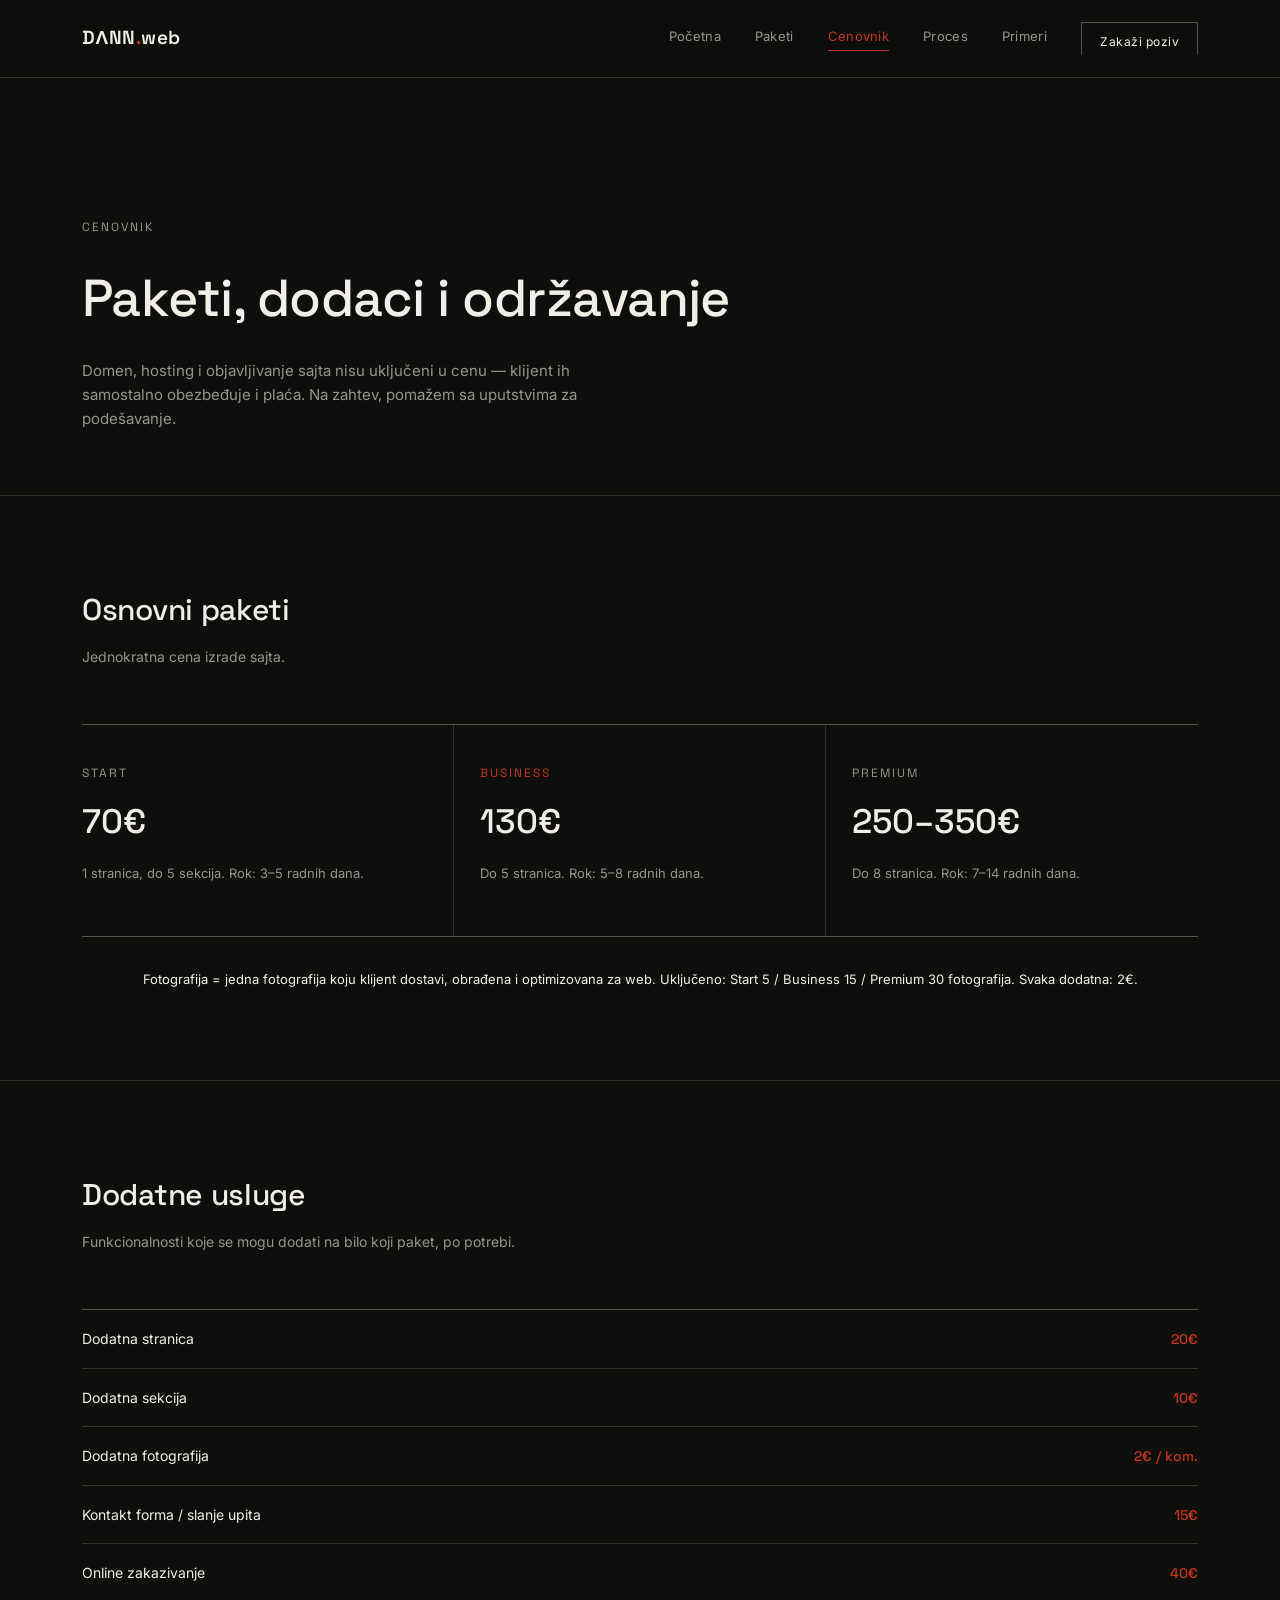
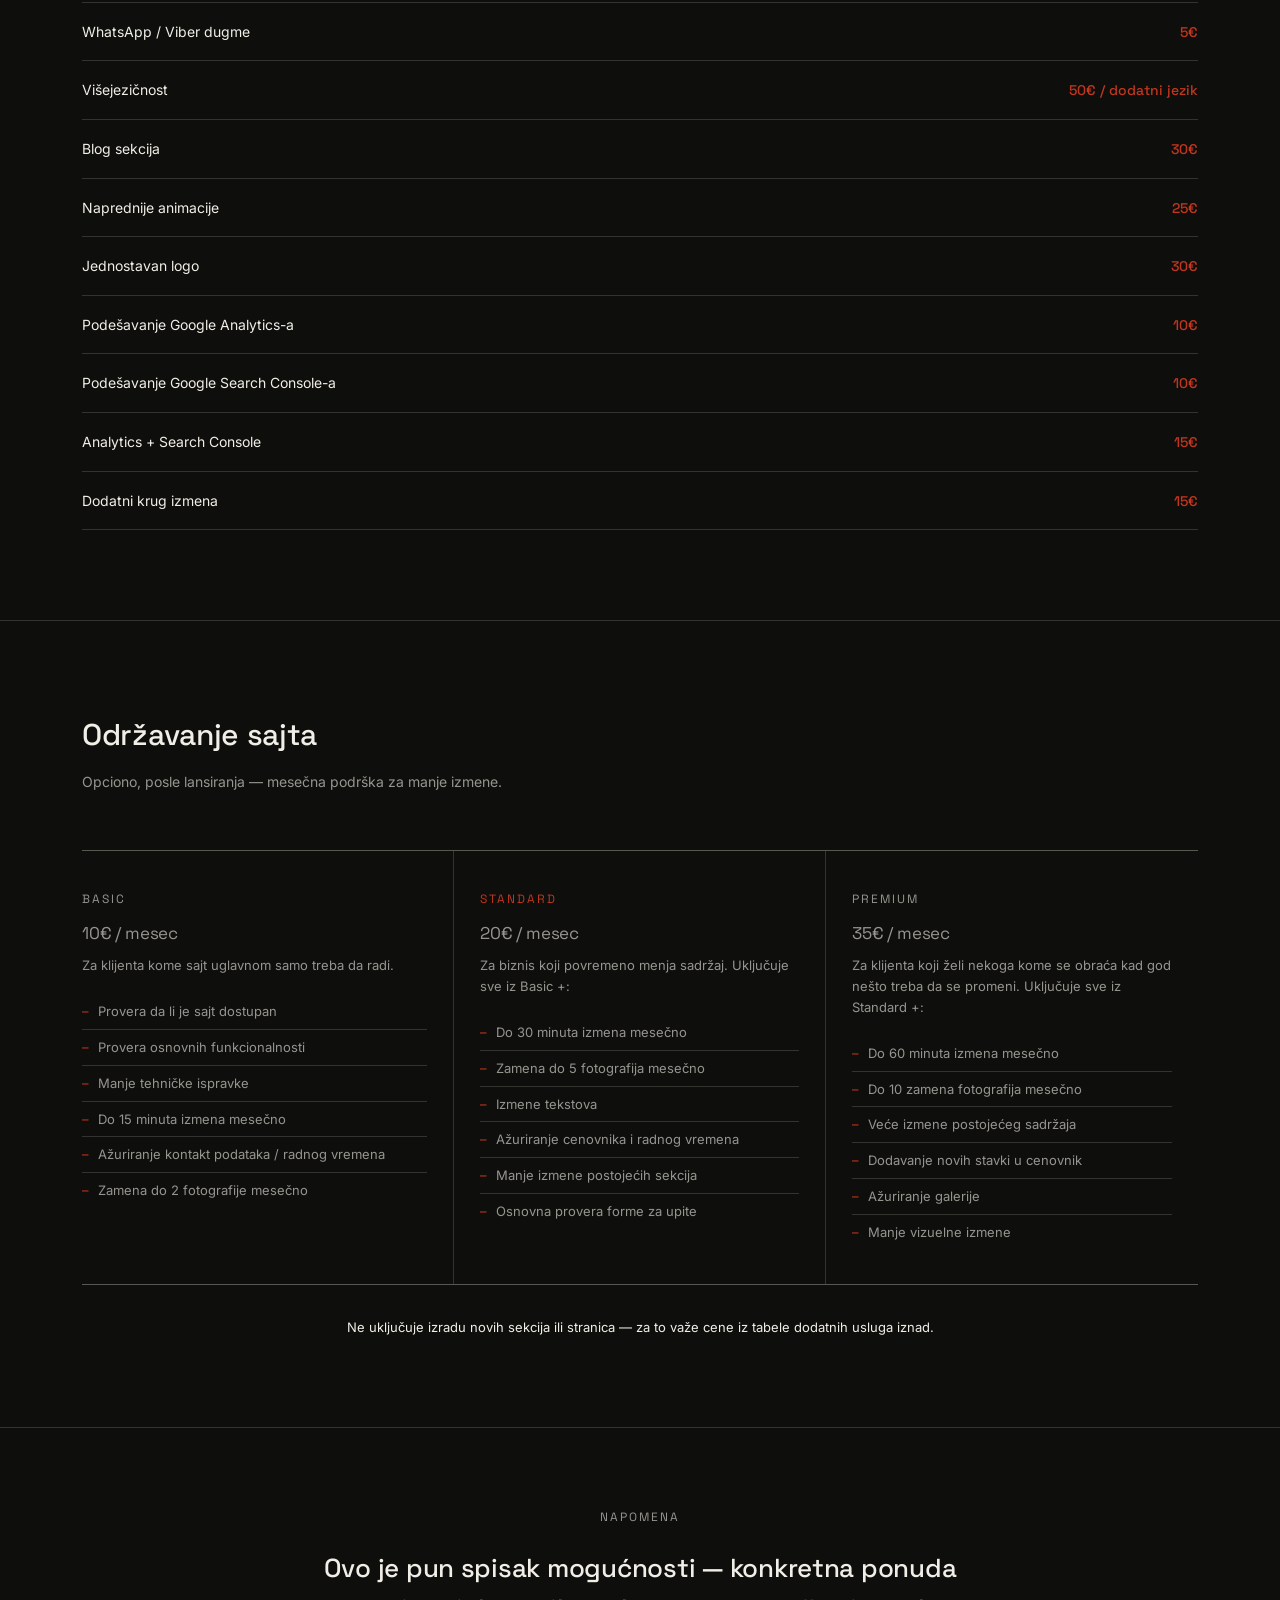
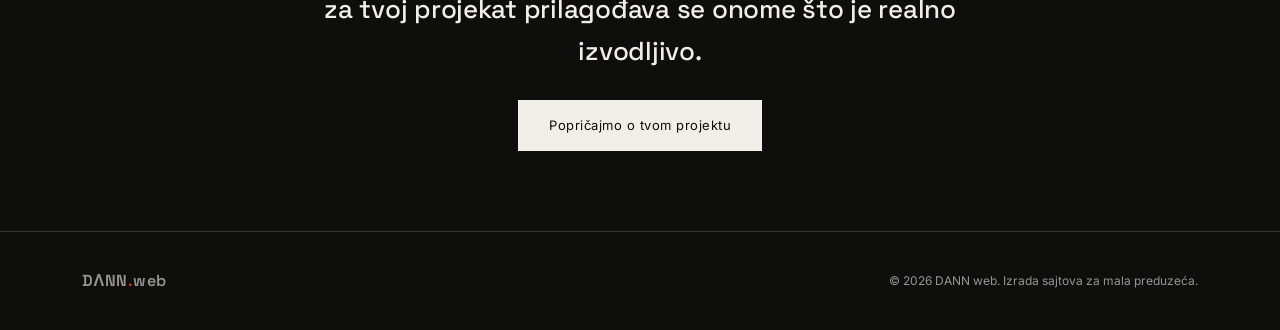
==== cenovnik.html @ 76673ef9 "Add files via upload" ====
<!DOCTYPE html>
<html lang="sr">
<head>
<meta charset="UTF-8">
<meta name="viewport" content="width=device-width, initial-scale=1.0">
<meta name="color-scheme" content="light only">
<meta name="description" content="Cenovnik izrade sajtova — paketi Start/Business/Premium, dodatne usluge i mesečno održavanje.">
<title>Cenovnik — DANN web</title>
<link rel="preconnect" href="https://fonts.googleapis.com">
<link href="https://fonts.googleapis.com/css2?family=Space+Grotesk:wght@400;500;600;700&family=Inter:wght@300;400;500;600&display=swap" rel="stylesheet">
<link rel="icon" href="favicon.svg" type="image/svg+xml">
<link rel="stylesheet" href="style.css">
</head>
<body>

<nav>
  <div class="container">
    <a href="index.html" class="brand" style="text-decoration:none;">DΛNN<span class="dot">.</span>web</a>
    <div class="nav-links">
      <a href="index.html">Početna</a>
      <a href="paketi.html">Paketi</a>
      <a href="cenovnik.html" class="active">Cenovnik</a>
      <a href="proces.html">Proces</a>
      <a href="primeri.html">Primeri</a>
      <a href="kontakt.html" class="btn-nav">Zakaži poziv</a>
    </div>
  </div>
</nav>

<section class="page-title">
  <div class="container">
    <span class="mono">Cenovnik</span>
    <h1>Paketi, dodaci i održavanje</h1>
    <p>Domen, hosting i objavljivanje sajta nisu uključeni u cenu — klijent ih samostalno obezbeđuje i plaća. Na zahtev, pomažem sa uputstvima za podešavanje.</p>
  </div>
</section>

<section class="services">
  <div class="container">
    <div class="section-head">
      <h2>Osnovni paketi</h2>
      <p>Jednokratna cena izrade sajta.</p>
    </div>

    <div class="price-grid">
      <div class="price-card">
        <span class="mono">Start</span>
        <div class="price-amount">70€</div>
        <p class="price-desc">1 stranica, do 5 sekcija. Rok: 3–5 radnih dana.</p>
      </div>
      <div class="price-card featured">
        <span class="mono">Business</span>
        <div class="price-amount">130€</div>
        <p class="price-desc">Do 5 stranica. Rok: 5–8 radnih dana.</p>
      </div>
      <div class="price-card">
        <span class="mono">Premium</span>
        <div class="price-amount">250–350€</div>
        <p class="price-desc">Do 8 stranica. Rok: 7–14 radnih dana.</p>
      </div>
    </div>

    <p style="font-size:13px; color:var(--ink-soft); margin-top:32px; text-align:center;">
      Fotografija = jedna fotografija koju klijent dostavi, obrađena i optimizovana za web.
      Uključeno: Start 5 / Business 15 / Premium 30 fotografija. Svaka dodatna: 2€.
    </p>
  </div>
</section>

<section class="addon-section">
  <div class="container">
    <div class="section-head">
      <h2>Dodatne usluge</h2>
      <p>Funkcionalnosti koje se mogu dodati na bilo koji paket, po potrebi.</p>
    </div>

    <div class="addon-table">
      <div class="addon-row">
        <div><span class="naziv">Dodatna stranica</span></div>
        <span class="cena">20€</span>
      </div>
      <div class="addon-row">
        <div><span class="naziv">Dodatna sekcija</span></div>
        <span class="cena">10€</span>
      </div>
      <div class="addon-row">
        <div><span class="naziv">Dodatna fotografija</span></div>
        <span class="cena">2€ / kom.</span>
      </div>
      <div class="addon-row">
        <div><span class="naziv">Kontakt forma / slanje upita</span></div>
        <span class="cena">15€</span>
      </div>
      <div class="addon-row">
        <div><span class="naziv">Online zakazivanje</span></div>
        <span class="cena">40€</span>
      </div>
      <div class="addon-row">
        <div><span class="naziv">WhatsApp / Viber dugme</span></div>
        <span class="cena">5€</span>
      </div>
      <div class="addon-row">
        <div><span class="naziv">Višejezičnost</span></div>
        <span class="cena">50€ / dodatni jezik</span>
      </div>
      <div class="addon-row">
        <div><span class="naziv">Blog sekcija</span></div>
        <span class="cena">30€</span>
      </div>
      <div class="addon-row">
        <div><span class="naziv">Naprednije animacije</span></div>
        <span class="cena">25€</span>
      </div>
      <div class="addon-row">
        <div><span class="naziv">Jednostavan logo</span></div>
        <span class="cena">30€</span>
      </div>
      <div class="addon-row">
        <div><span class="naziv">Podešavanje Google Analytics-a</span></div>
        <span class="cena">10€</span>
      </div>
      <div class="addon-row">
        <div><span class="naziv">Podešavanje Google Search Console-a</span></div>
        <span class="cena">10€</span>
      </div>
      <div class="addon-row">
        <div><span class="naziv">Analytics + Search Console</span></div>
        <span class="cena">15€</span>
      </div>
      <div class="addon-row">
        <div><span class="naziv">Dodatni krug izmena</span></div>
        <span class="cena">15€</span>
      </div>
    </div>
  </div>
</section>

<section class="services">
  <div class="container">
    <div class="section-head">
      <h2>Održavanje sajta</h2>
      <p>Opciono, posle lansiranja — mesečna podrška za manje izmene.</p>
    </div>

    <div class="price-grid">
      <div class="price-card">
        <span class="mono">Basic</span>
        <h3>10€ / mesec</h3>
        <p class="price-desc">Za klijenta kome sajt uglavnom samo treba da radi.</p>
        <ul class="price-features">
          <li>Provera da li je sajt dostupan</li>
          <li>Provera osnovnih funkcionalnosti</li>
          <li>Manje tehničke ispravke</li>
          <li>Do 15 minuta izmena mesečno</li>
          <li>Ažuriranje kontakt podataka / radnog vremena</li>
          <li>Zamena do 2 fotografije mesečno</li>
        </ul>
      </div>

      <div class="price-card featured">
        <span class="mono">Standard</span>
        <h3>20€ / mesec</h3>
        <p class="price-desc">Za biznis koji povremeno menja sadržaj. Uključuje sve iz Basic +:</p>
        <ul class="price-features">
          <li>Do 30 minuta izmena mesečno</li>
          <li>Zamena do 5 fotografija mesečno</li>
          <li>Izmene tekstova</li>
          <li>Ažuriranje cenovnika i radnog vremena</li>
          <li>Manje izmene postojećih sekcija</li>
          <li>Osnovna provera forme za upite</li>
        </ul>
      </div>

      <div class="price-card">
        <span class="mono">Premium</span>
        <h3>35€ / mesec</h3>
        <p class="price-desc">Za klijenta koji želi nekoga kome se obraća kad god nešto treba da se promeni. Uključuje sve iz Standard +:</p>
        <ul class="price-features">
          <li>Do 60 minuta izmena mesečno</li>
          <li>Do 10 zamena fotografija mesečno</li>
          <li>Veće izmene postojećeg sadržaja</li>
          <li>Dodavanje novih stavki u cenovnik</li>
          <li>Ažuriranje galerije</li>
          <li>Manje vizuelne izmene</li>
        </ul>
      </div>
    </div>

    <p style="font-size:13px; color:var(--ink-soft); margin-top:32px; text-align:center;">
      Ne uključuje izradu novih sekcija ili stranica — za to važe cene iz tabele dodatnih usluga iznad.
    </p>
  </div>
</section>

<section class="contact" style="padding: 80px 0; text-align:center;">
  <div class="container">
    <p class="mono" style="margin-bottom:20px;">Napomena</p>
    <h2 style="font-size:26px; max-width:640px; margin:0 auto 28px;">Ovo je pun spisak mogućnosti — konkretna ponuda za tvoj projekat prilagođava se onome što je realno izvodljivo.</h2>
    <a href="kontakt.html" class="btn-primary">Popričajmo o tvom projektu</a>
  </div>
</section>

<footer>
  <div class="container" style="display:flex; justify-content:space-between; align-items:center; flex-wrap:wrap; gap:12px;">
    <div class="brand" style="font-size:16px;">DΛNN<span class="dot">.</span>web</div>
    <div>© 2026 DANN web. Izrada sajtova za mala preduzeća.</div>
  </div>
</footer>

<script src="script.js"></script>
</body>
</html>
---- style.css ----
:root {
    --ink: #0E0E0C;
    --paper: #F1EEE7;
    --line: rgba(241,238,231,0.16);
    --line-strong: rgba(241,238,231,0.32);
    --text-soft: rgba(241,238,231,0.6);
    --accent: #C1361E;
  }
.red-dot {
  color: #e63946;
  font-weight: 700;
  font-style: normal;
}
  * { margin: 0; padding: 0; box-sizing: border-box; }
  html { scroll-behavior: smooth; }

  body {
    font-family: 'Inter', sans-serif;
    background: var(--ink);
    color: var(--paper);
    line-height: 1.6;
  }

  h1, h2, h3 {
    font-family: 'Space Grotesk', sans-serif;
    font-weight: 500;
    letter-spacing: -0.01em;
  }

  a { text-decoration: none; color: inherit; }

  .container {
    max-width: 1180px;
    margin: 0 auto;
    padding: 0 32px;
  }

  .mono {
    font-family: 'Space Grotesk', sans-serif;
    font-size: 12px;
    letter-spacing: 2px;
    text-transform: uppercase;
    color: var(--text-soft);
  }

  /* ---------- BRAND / LOGO ---------- */
  .brand {
    font-family: 'Space Grotesk', sans-serif;
    font-weight: 600;
    font-size: 19px;
    letter-spacing: 0.5px;
  }

  .brand .dot { color: var(--accent); }

  /* ---------- NAV ---------- */
  nav {
    position: sticky;
    top: 0;
    background: rgba(14,14,12,0.94);
    border-bottom: 1px solid var(--line);
    z-index: 100;
  }

  nav .container {
    display: flex;
    justify-content: space-between;
    align-items: center;
    padding: 22px 32px;
  }

  .nav-links {
    display: flex;
    align-items: center;
    gap: 34px;
    font-size: 13px;
    letter-spacing: 0.3px;
  }

  .nav-links a {
    position: relative;
    padding-bottom: 3px;
    border-bottom: 1px solid transparent;
    color: var(--text-soft);
    transition: color 0.2s ease, border-color 0.2s ease;
  }
  .nav-links a:hover { color: var(--paper); border-color: var(--line-strong); }

  .nav-links a.active {
    color: var(--accent);
    border-color: var(--accent);
  }

  .btn-nav {
    border: 1px solid var(--line-strong);
    color: var(--paper) !important;
    padding: 9px 18px;
    font-size: 12px;
    letter-spacing: 0.5px;
    transition: border-color 0.2s ease, color 0.2s ease;
  }
  .btn-nav:hover { border-color: var(--accent); color: var(--accent) !important; }

  /* ---------- HERO (asimetrican, blueprint uglovi) ---------- */
  .hero {
    padding: 130px 0 90px;
    border-bottom: 1px solid var(--line);
    position: relative;
  }

  .hero .container { position: relative; }

  .hero .container::before,
  .hero .container::after {
    content: '';
    position: absolute;
    width: 18px;
    height: 18px;
    top: -40px;
    border-top: 1px solid var(--line-strong);
  }
  .hero .container::before { left: 32px; border-left: 1px solid var(--line-strong); }
  .hero .container::after { right: 32px; border-right: 1px solid var(--line-strong); }

  .hero .mono { margin-bottom: 26px; display: block; }

  .hero h1 {
    font-size: clamp(38px, 6vw, 68px);
    line-height: 1.05;
    max-width: 780px;
    margin-bottom: 26px;
  }

  .hero h1 em {
    font-style: normal;
    color: var(--accent);
  }

  .hero p {
    font-size: 16px;
    color: var(--text-soft);
    max-width: 460px;
    margin-bottom: 40px;
  }

  .hero-actions { display: flex; gap: 14px; flex-wrap: wrap; }

  .btn-primary {
    display: inline-block;
    background: var(--paper);
    color: var(--ink);
    padding: 14px 30px;
    font-size: 13px;
    letter-spacing: 0.5px;
    border: 1px solid var(--paper);
    transition: background 0.2s ease, color 0.2s ease;
  }
  .btn-primary:hover { background: var(--accent); border-color: var(--accent); color: var(--paper); }

  .btn-secondary {
    display: inline-block;
    background: transparent;
    color: var(--paper);
    padding: 14px 30px;
    font-size: 13px;
    letter-spacing: 0.5px;
    border: 1px solid var(--line-strong);
    transition: border-color 0.2s ease, color 0.2s ease;
  }
  .btn-secondary:hover { border-color: var(--accent); color: var(--accent); }

  .hero-stats {
    display: flex;
    gap: 0;
    margin-top: 70px;
    border-top: 1px solid var(--line);
  }

  .hero-stats > div {
    flex: 1;
    padding: 22px 0 0;
    border-right: 1px solid var(--line);
  }
  .hero-stats > div:last-child { border-right: none; }

  .stat-num {
    font-family: 'Space Grotesk', sans-serif;
    font-size: 30px;
    font-weight: 500;
  }
  .stat-label {
    font-size: 12px;
    color: var(--text-soft);
    margin-top: 6px;
    max-width: 160px;
  }

  /* ---------- SECTION HEAD ---------- */
  .section-head {
    margin-bottom: 56px;
    max-width: 560px;
  }
  .section-head h2 { font-size: 30px; margin-bottom: 12px; }
  .section-head p { color: var(--text-soft); font-size: 14px; }

  /* ---------- PAGE TITLE (podstranice) ---------- */
  .page-title {
    padding: 140px 0 64px;
    border-bottom: 1px solid var(--line);
  }
  .page-title .mono { display: block; margin-bottom: 20px; }
  .page-title h1 { font-size: clamp(34px, 5vw, 52px); max-width: 760px; }
  .page-title p { color: var(--text-soft); font-size: 15px; max-width: 560px; margin-top: 18px; }

  /* ---------- USLUGE (teaser row na Početnoj) - bez kartica, samo hairline kolone ---------- */
  .services { padding: 90px 0; border-bottom: 1px solid var(--line); }

  .teaser-row {
    display: grid;
    grid-template-columns: repeat(3, 1fr);
    border-top: 1px solid var(--line);
  }
  .teaser-cell {
    padding: 30px 26px 30px 0;
    border-right: 1px solid var(--line);
  }
  .teaser-cell:last-child { border-right: none; padding-right: 0; }
  .teaser-cell:not(:first-child) { padding-left: 26px; }
  .teaser-cell h3 { font-size: 19px; margin: 12px 0 8px; }
  .teaser-cell p { font-size: 13px; color: var(--text-soft); }

  .link-arrow {
    display: inline-block;
    font-size: 12px;
    letter-spacing: 0.5px;
    color: var(--text-soft);
    border-bottom: 1px solid var(--line-strong);
    padding-bottom: 2px;
  }
  .link-arrow:hover { color: var(--accent); border-color: var(--accent); }

  /* ---------- PROCES teaser (Početna) - asimetrican, bez ikonica ---------- */
  .process { padding: 90px 0; border-bottom: 1px solid var(--line); }

  .process-grid {
    display: grid;
    grid-template-columns: repeat(4, 1fr);
    gap: 0;
    border-top: 1px solid var(--line);
  }
  .process-step {
    padding: 26px 22px 0 0;
    border-right: 1px solid var(--line);
  }
  .process-step:last-child { border-right: none; }
  .process-step:not(:first-child) { padding-left: 22px; }
  .process-step .mono { color: var(--accent); margin-bottom: 14px; display: block; }
  .process-step h3 { font-size: 16px; margin-bottom: 8px; }
  .process-step p { font-size: 13px; color: var(--text-soft); }

  /* ---------- PORTFOLIO teaser (Početna) ---------- */
  .portfolio { padding: 90px 0; border-bottom: 1px solid var(--line); }

  .portfolio-card {
    display: grid;
    grid-template-columns: 0.9fr 1.1fr;
    gap: 50px;
    align-items: center;
    border-top: 1px solid var(--line);
    border-bottom: 1px solid var(--line);
    padding: 40px 0;
  }

  .portfolio-visual {
    aspect-ratio: 16/11;
    background: #1A1917;
    border: 1px solid var(--line-strong);
    display: flex; align-items: center; justify-content: center;
  }
  .portfolio-visual span {
    font-family: 'Space Grotesk', sans-serif;
    font-size: 22px;
    color: var(--text-soft);
    letter-spacing: 1px;
  }

  .portfolio-text .mono { margin-bottom: 14px; display: block; }
  .portfolio-text h3 { font-size: 24px; margin-bottom: 12px; }
  .portfolio-text p { font-size: 14px; color: var(--text-soft); margin-bottom: 20px; }

  .tag-list { display: flex; gap: 8px; flex-wrap: wrap; margin-bottom: 22px; }
  .tag {
    font-size: 11px;
    padding: 4px 10px;
    border: 1px solid var(--line-strong);
    color: var(--text-soft);
  }

  /* ---------- CENOVNIK — LEDGER STIL, ne kartice ---------- */
  .price-grid {
    display: grid;
    grid-template-columns: repeat(3, 1fr);
    border-top: 1px solid var(--line-strong);
    border-bottom: 1px solid var(--line-strong);
  }

  .price-card {
    padding: 34px 26px 34px 0;
    border-right: 1px solid var(--line);
  }
  .price-card:last-child { border-right: none; }
  .price-card:not(:first-child) { padding-left: 26px; }

  .price-card.featured { border-left: none; }
  .price-card.featured .mono { color: var(--accent); }

  .price-card h3 { font-size: 17px; margin: 10px 0 8px; color: var(--text-soft); font-weight: 400; }

  .price-amount {
    font-family: 'Space Grotesk', sans-serif;
    font-size: 34px;
    font-weight: 500;
    margin: 10px 0 14px;
  }
  .price-amount span { font-size: 13px; font-weight: 400; color: var(--text-soft); }
  .price-desc { font-size: 13px; color: var(--text-soft); margin-bottom: 18px; }

  .price-features {
    list-style: none;
    font-size: 13px;
    color: var(--text-soft);
  }
  .price-features li {
    padding: 7px 0;
    padding-left: 16px;
    position: relative;
    border-top: 1px solid var(--line);
  }
  .price-features li:first-child { border-top: none; }
  .price-features li::before {
    content: '–';
    position: absolute;
    left: 0;
    color: var(--accent);
  }

  /* ---------- CENOVNIK — DODACI (ledger tabela) ---------- */
  .addon-section { padding: 90px 0; border-bottom: 1px solid var(--line); }

  .addon-table {
    border-top: 1px solid var(--line-strong);
  }

  .addon-row {
    display: flex;
    justify-content: space-between;
    align-items: baseline;
    padding: 16px 0;
    border-bottom: 1px solid var(--line);
    gap: 16px;
  }

  .addon-row .naziv { font-size: 14px; }
  .addon-row .cena {
    font-family: 'Space Grotesk', sans-serif;
    font-weight: 500;
    white-space: nowrap;
    font-size: 14px;
    color: var(--accent);
  }

  /* ---------- PROCES stranica — indeks, ne kartice ---------- */
  .timeline { padding: 100px 0; }

  .timeline-list {
    border-top: 1px solid var(--line-strong);
  }

  .timeline-item {
    display: grid;
    grid-template-columns: 90px 1fr;
    gap: 28px;
    padding: 30px 0;
    border-bottom: 1px solid var(--line);
  }

  .timeline-num {
    font-family: 'Space Grotesk', sans-serif;
    font-size: 13px;
    letter-spacing: 1px;
    color: var(--accent);
    padding-top: 4px;
  }

  .timeline-content h3 { font-size: 19px; margin-bottom: 8px; font-weight: 500; }
  .timeline-content p { color: var(--text-soft); font-size: 14px; max-width: 520px; }

  /* ---------- DEMO / PRIMERI ---------- */
  .demo-grid { padding: 90px 0; }

  .demo-card {
    display: grid;
    grid-template-columns: 0.9fr 1.1fr;
    gap: 50px;
    align-items: center;
    padding: 40px 0;
    border-bottom: 1px solid var(--line);
  }
  .demo-card:first-child { border-top: 1px solid var(--line-strong); }

  .demo-visual {
    aspect-ratio: 16/11;
    display: flex;
    align-items: center;
    justify-content: center;
    border: 1px solid var(--line-strong);
  }
  .demo-visual span {
    font-family: 'Space Grotesk', sans-serif;
    font-size: 20px;
    letter-spacing: 1px;
  }

  .demo-latice { background: #1E1B19; }
  .demo-latice span { color: #D9A7A0; }

  .demo-stil { background: #1B1914; }
  .demo-stil span { color: #C9A66B; }

  .demo-sapica { background: #191D17; }
  .demo-sapica span { color: #9FC98A; }

  .demo-text .mono { margin-bottom: 14px; display: block; }
  .demo-text h3 { font-size: 22px; margin-bottom: 10px; }
  .demo-text p { font-size: 14px; color: var(--text-soft); margin-bottom: 18px; }

  /* ---------- O NAMA / ABOUT ---------- */
  .about { padding: 90px 0; border-bottom: 1px solid var(--line); }

  .about-grid {
    display: grid;
    grid-template-columns: 1fr 1.4fr;
    gap: 50px;
    border-top: 1px solid var(--line);
    padding-top: 40px;
  }
  .about h2 { font-size: 28px; margin-bottom: 18px; }
  .about-text p { font-size: 15px; color: var(--text-soft); margin-bottom: 16px; max-width: 560px; }

  /* ---------- KONTAKT ---------- */
  .contact { padding: 90px 0; }

  .contact-grid {
    display: grid;
    grid-template-columns: 0.8fr 1.2fr;
    gap: 60px;
    border-top: 1px solid var(--line);
    padding-top: 44px;
  }

  .contact-info h2 { font-size: 28px; margin-bottom: 18px; }
  .contact-info p { color: var(--text-soft); font-size: 14px; margin-bottom: 30px; max-width: 380px; }

  .contact-detail { margin-bottom: 20px; }
  .contact-detail .mono { margin-bottom: 4px; display: block; }
  .contact-detail div:last-child { font-size: 15px; }

  .form-group { margin-bottom: 20px; }
  .form-group label {
    display: block;
    font-size: 11px;
    letter-spacing: 0.5px;
    color: var(--text-soft);
    margin-bottom: 8px;
    text-transform: uppercase;
  }
  .form-group input,
  .form-group select,
  .form-group textarea {
    width: 100%;
    padding: 12px 0;
    border: none;
    border-bottom: 1px solid var(--line-strong);
    background: transparent;
    font-family: 'Inter', sans-serif;
    font-size: 14px;
    color: var(--paper);
  }
  .form-group select option { color: #111; }
  .form-group input:focus,
  .form-group select:focus,
  .form-group textarea:focus {
    outline: none;
    border-bottom-color: var(--accent);
  }
  .form-group textarea { resize: vertical; min-height: 80px; }

  .btn-submit {
    background: var(--paper);
    color: var(--ink);
    border: 1px solid var(--paper);
    padding: 14px 30px;
    font-family: 'Inter', sans-serif;
    font-size: 13px;
    letter-spacing: 0.5px;
    cursor: pointer;
    transition: background 0.2s ease, color 0.2s ease;
  }
  .btn-submit:hover { background: var(--accent); border-color: var(--accent); color: var(--paper); }

  .confirmation {
    display: none;
    margin-top: 20px;
    padding-top: 16px;
    border-top: 1px solid var(--line);
    font-size: 13px;
    color: var(--text-soft);
  }

  /* ---------- FOOTER ---------- */
  footer {
    padding: 36px 0;
    border-top: 1px solid var(--line);
    font-size: 12px;
    color: var(--text-soft);
  }

  /* ---------- RESPONSIVE ---------- */
  @media (max-width: 860px) {
    .nav-links a:not(.btn-nav) { display: none; }
    .price-grid { grid-template-columns: 1fr; }
    .price-card { border-right: none !important; padding-left: 0 !important; border-bottom: 1px solid var(--line); padding-bottom: 30px; }
    .teaser-row { grid-template-columns: 1fr; }
    .teaser-cell { border-right: none !important; padding-left: 0 !important; border-bottom: 1px solid var(--line); padding-bottom: 24px; }
    .process-grid { grid-template-columns: 1fr 1fr; }
    .portfolio-card, .demo-card { grid-template-columns: 1fr; }
    .about-grid, .contact-grid { grid-template-columns: 1fr; }
    .addon-row { flex-direction: column; gap: 4px; }
    .hero-stats { flex-direction: column; }
    .hero-stats > div { border-right: none; border-bottom: 1px solid var(--line); padding-bottom: 16px; margin-bottom: 16px; }
  }
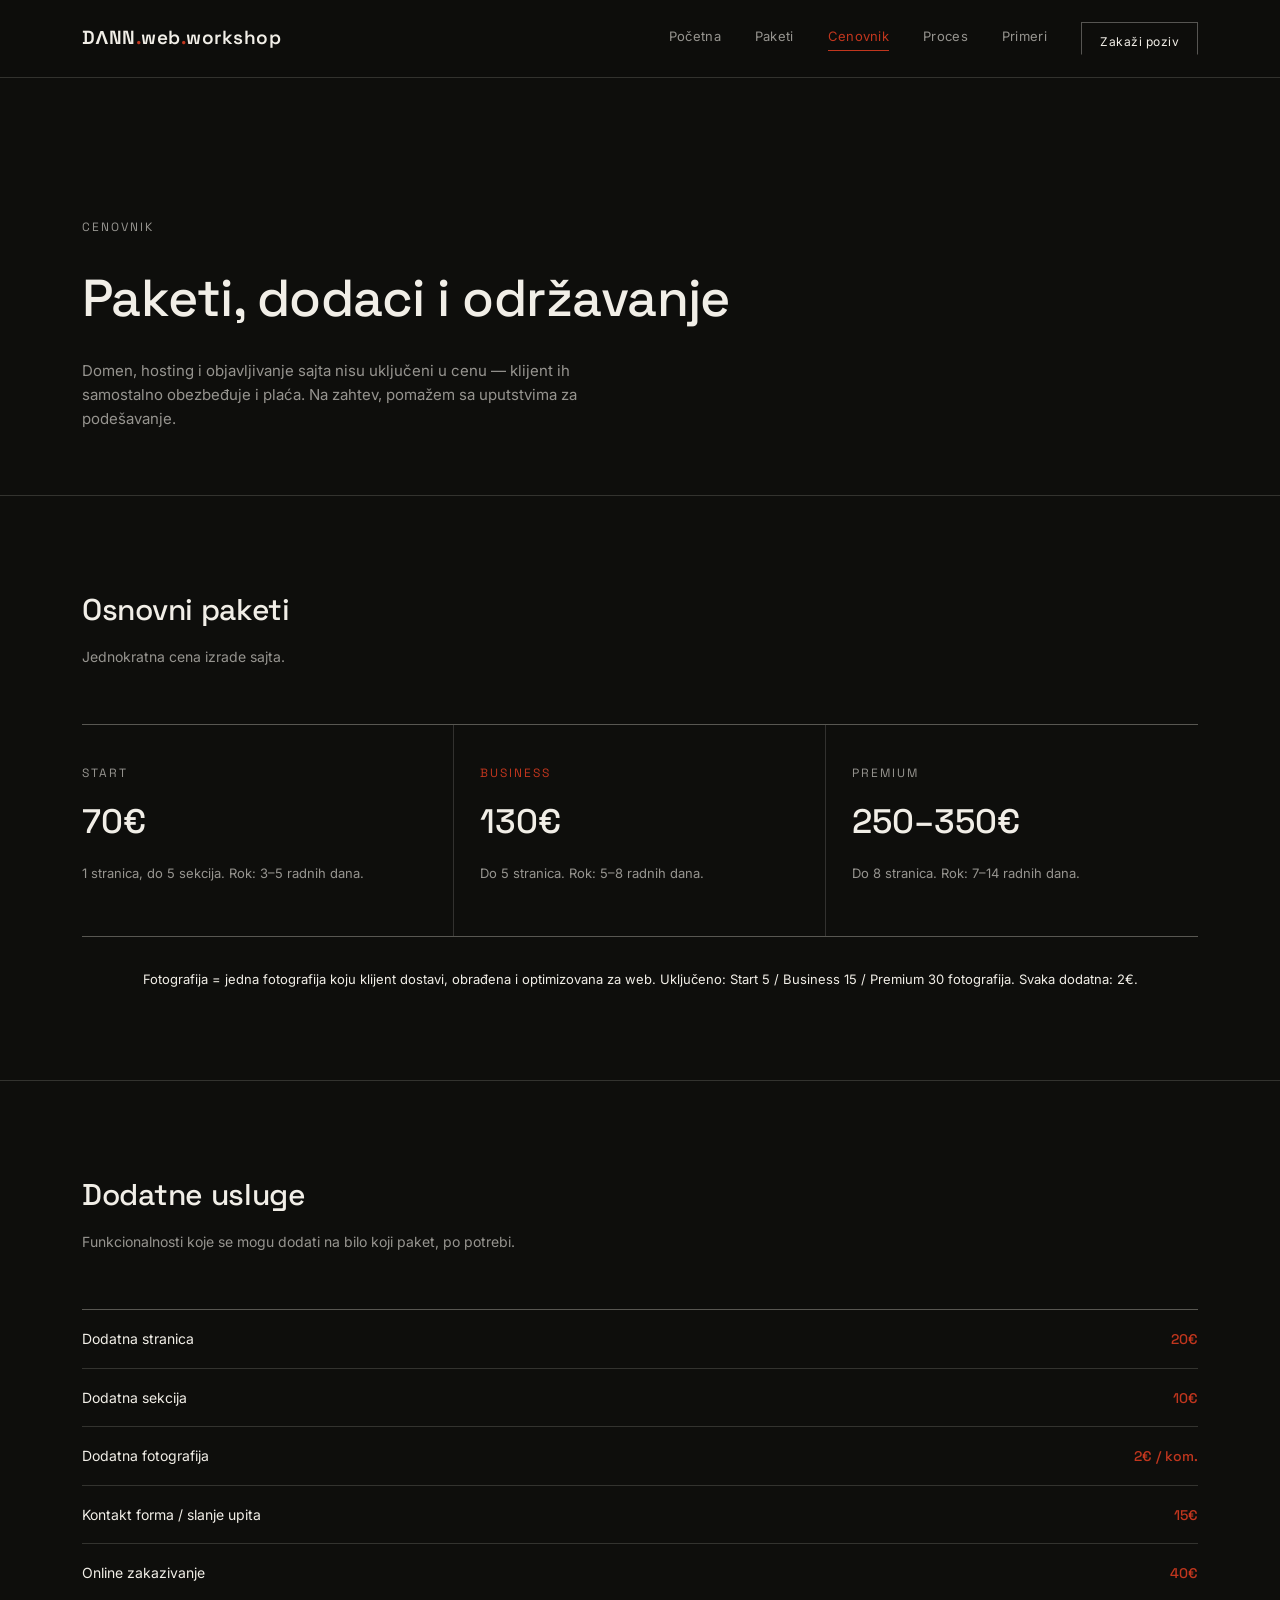
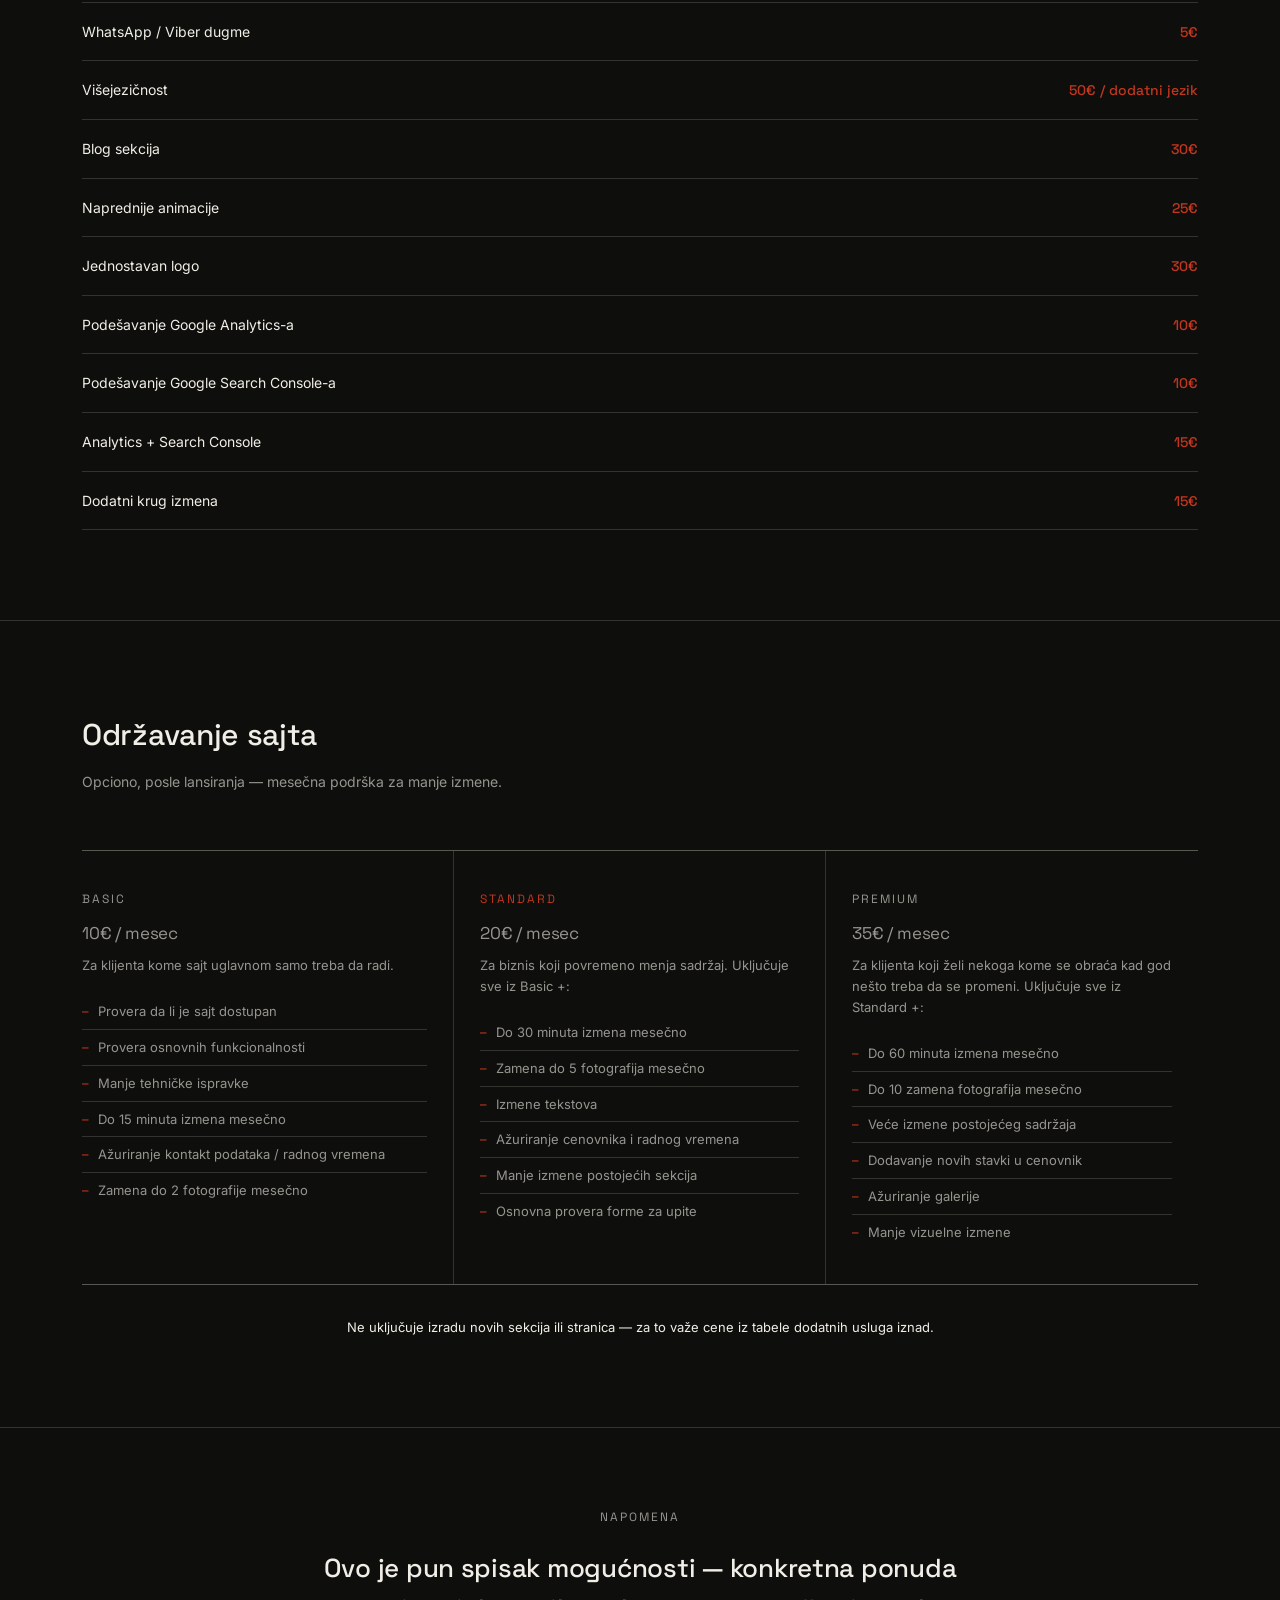
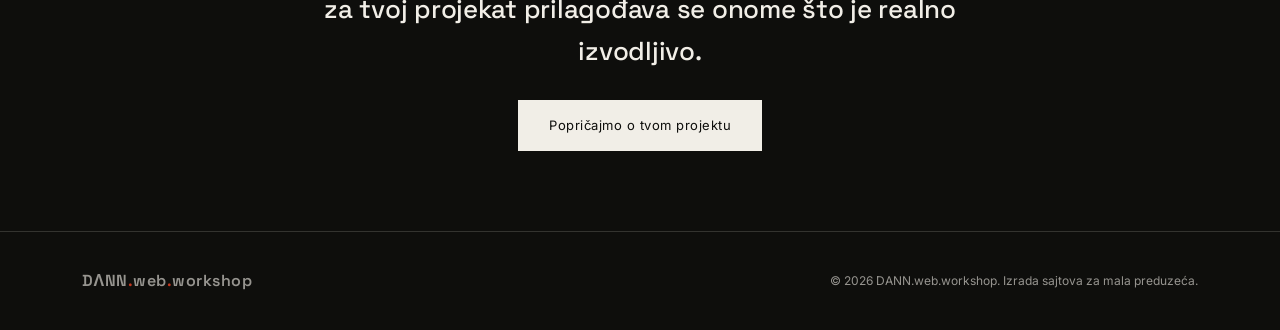
==== commit 7964e69f: "Add files via upload" ====
--- a/cenovnik.html
+++ b/cenovnik.html
@@ -5,7 +5,7 @@
 <meta name="viewport" content="width=device-width, initial-scale=1.0">
 <meta name="color-scheme" content="light only">
 <meta name="description" content="Cenovnik izrade sajtova — paketi Start/Business/Premium, dodatne usluge i mesečno održavanje.">
-<title>Cenovnik — DANN web</title>
+<title>Cenovnik — DANN.web.workshop</title>
 <link rel="preconnect" href="https://fonts.googleapis.com">
 <link href="https://fonts.googleapis.com/css2?family=Space+Grotesk:wght@400;500;600;700&family=Inter:wght@300;400;500;600&display=swap" rel="stylesheet">
 <link rel="icon" href="favicon.svg" type="image/svg+xml">
@@ -15,7 +15,7 @@
 
 <nav>
   <div class="container">
-    <a href="index.html" class="brand" style="text-decoration:none;">DΛNN<span class="dot">.</span>web</a>
+    <a href="index.html" class="brand" style="text-decoration:none;">DΛNN<span class="dot">.</span>web<span class="dot">.</span>workshop</a>
     <div class="nav-links">
       <a href="index.html">Početna</a>
       <a href="paketi.html">Paketi</a>
@@ -202,8 +202,8 @@
 
 <footer>
   <div class="container" style="display:flex; justify-content:space-between; align-items:center; flex-wrap:wrap; gap:12px;">
-    <div class="brand" style="font-size:16px;">DΛNN<span class="dot">.</span>web</div>
-    <div>© 2026 DANN web. Izrada sajtova za mala preduzeća.</div>
+    <div class="brand" style="font-size:16px;">DΛNN<span class="dot">.</span>web<span class="dot">.</span>workshop</div>
+    <div>© 2026 DANN.web.workshop. Izrada sajtova za mala preduzeća.</div>
   </div>
 </footer>
 
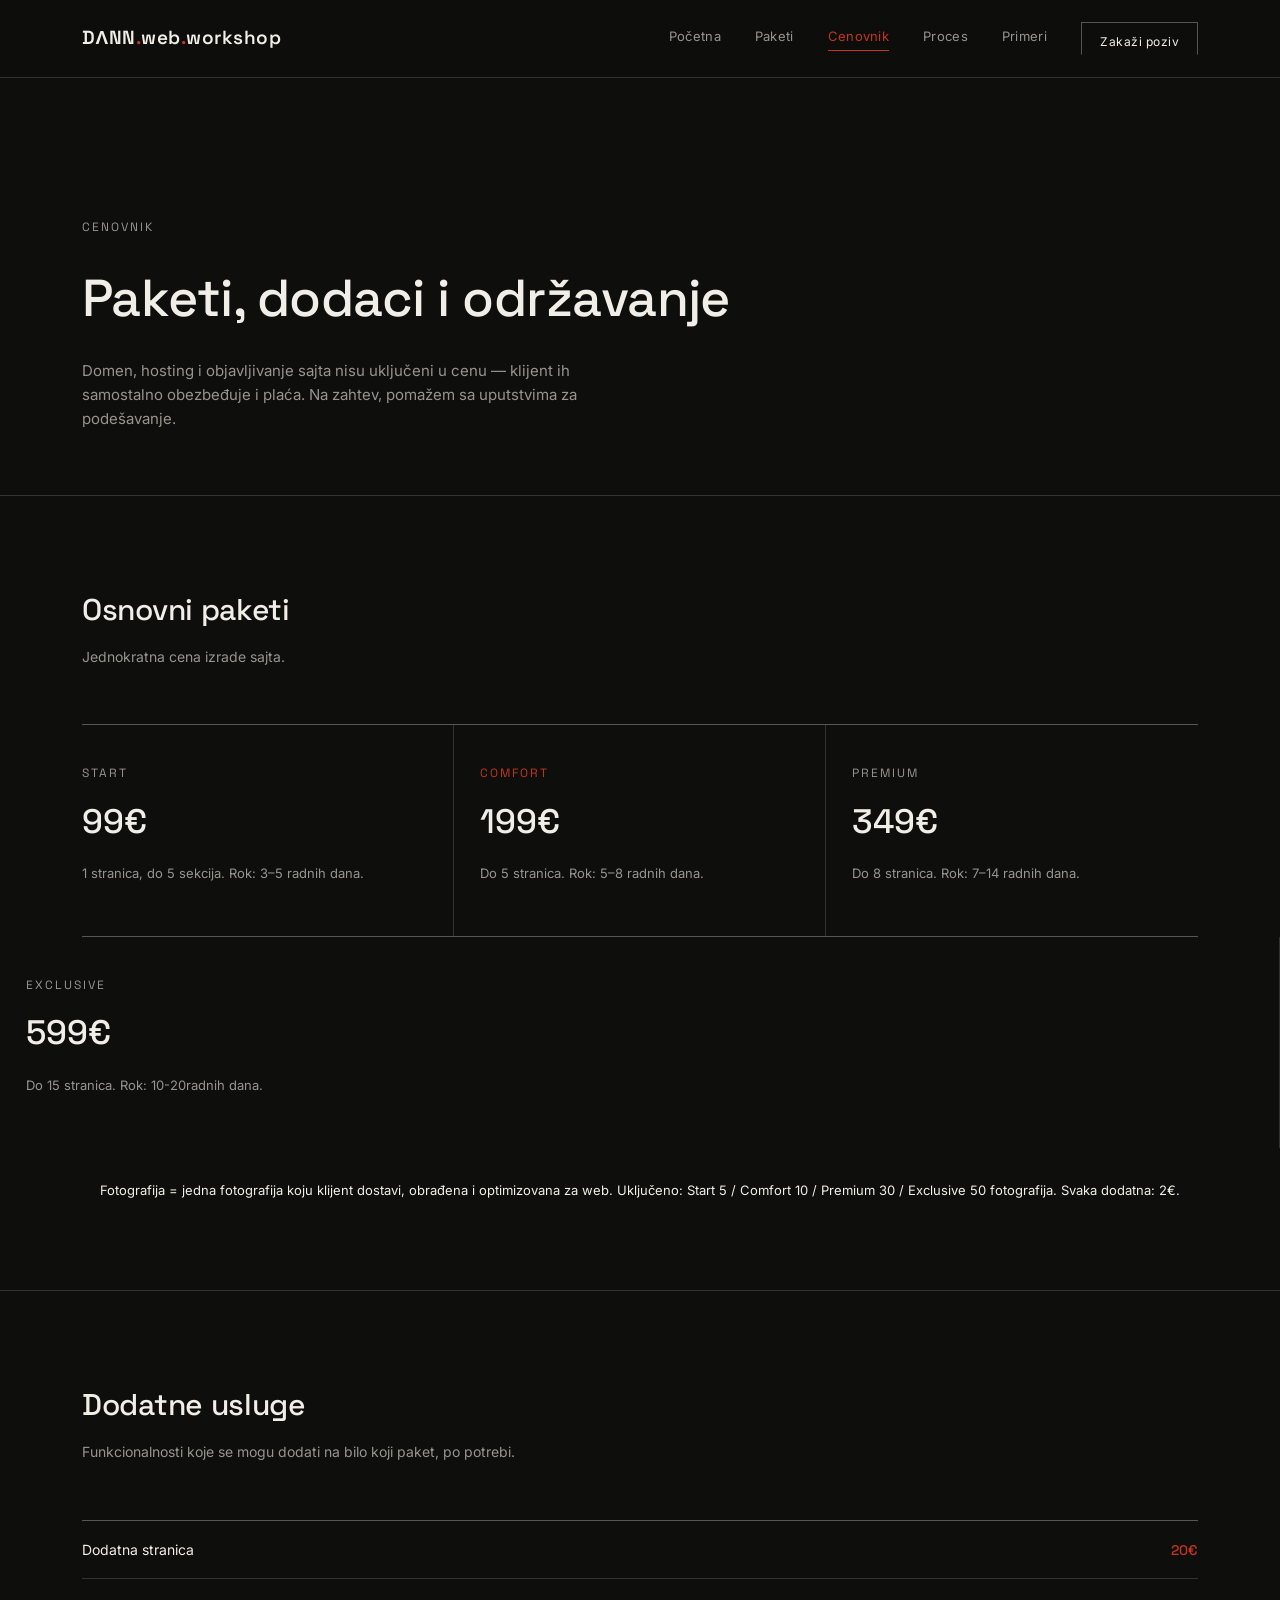
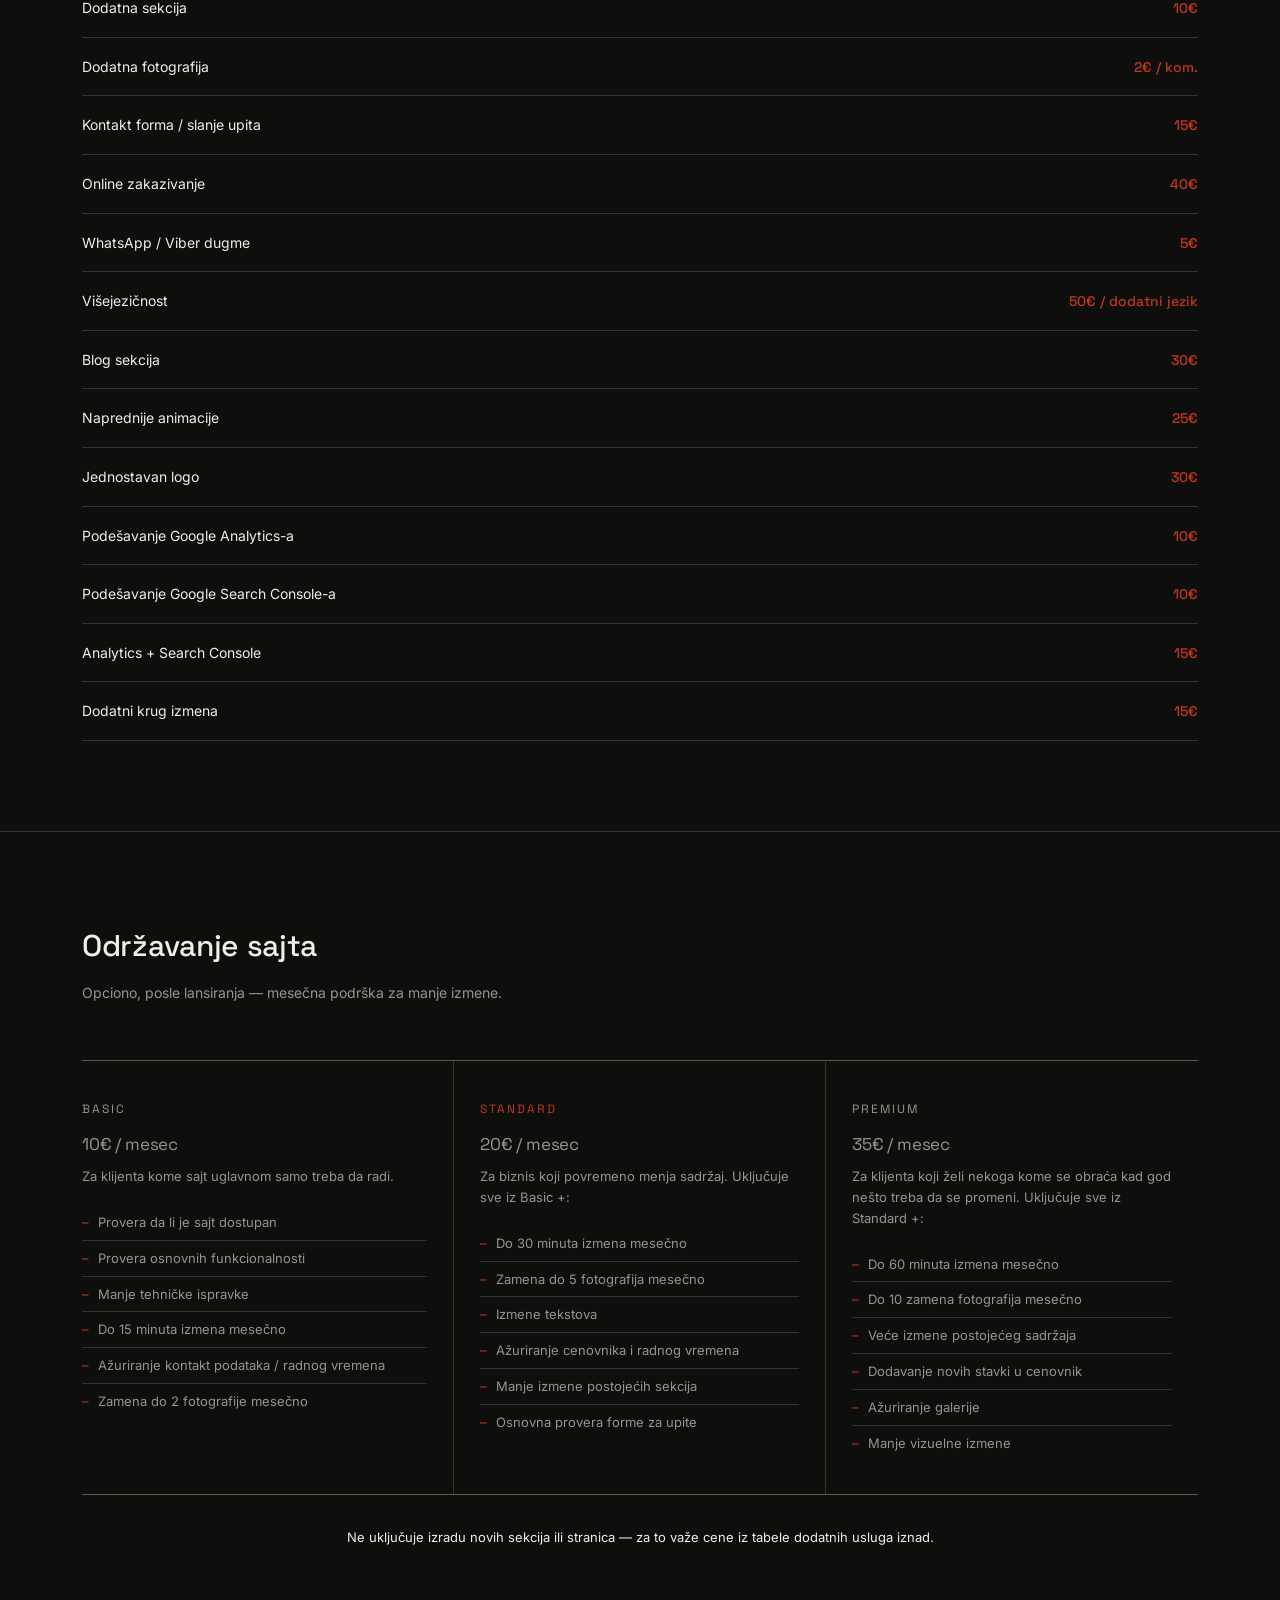
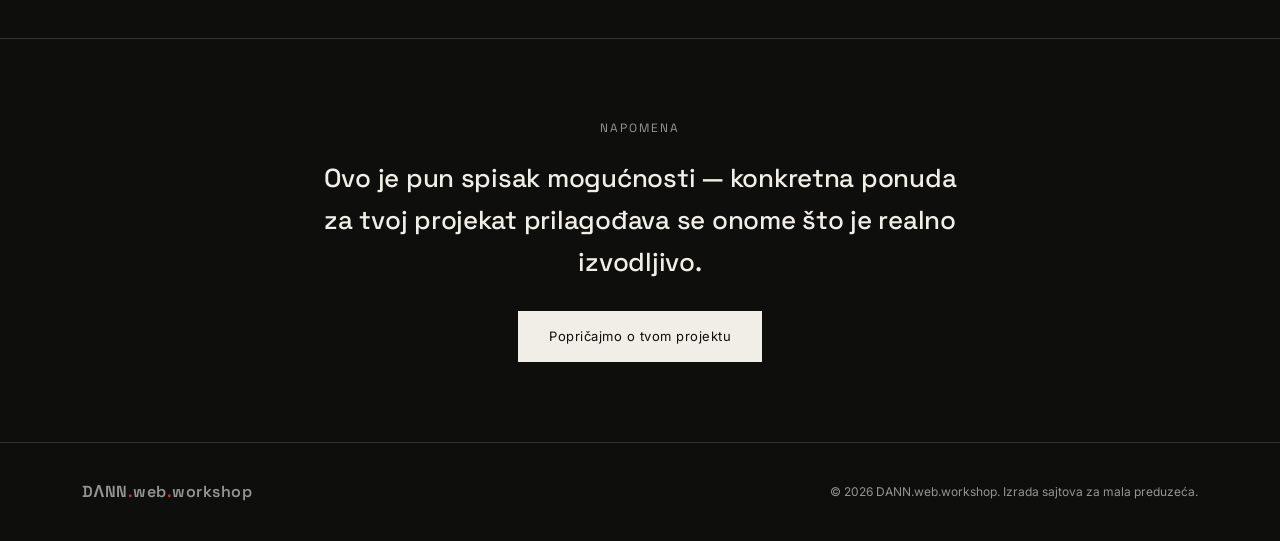
==== commit 2001e3c2: "Add files via upload" ====
--- a/cenovnik.html
+++ b/cenovnik.html
@@ -45,24 +45,30 @@
     <div class="price-grid">
       <div class="price-card">
         <span class="mono">Start</span>
-        <div class="price-amount">70€</div>
+        <div class="price-amount">99€</div>
         <p class="price-desc">1 stranica, do 5 sekcija. Rok: 3–5 radnih dana.</p>
       </div>
       <div class="price-card featured">
-        <span class="mono">Business</span>
-        <div class="price-amount">130€</div>
+        <span class="mono">Comfort</span>
+        <div class="price-amount">199€</div>
         <p class="price-desc">Do 5 stranica. Rok: 5–8 radnih dana.</p>
       </div>
       <div class="price-card">
         <span class="mono">Premium</span>
-        <div class="price-amount">250–350€</div>
+        <div class="price-amount">349€</div>
         <p class="price-desc">Do 8 stranica. Rok: 7–14 radnih dana.</p>
       </div>
     </div>
-
+      </div>
+      <div class="price-card">
+        <span class="mono">Exclusive</span>
+        <div class="price-amount">599€</div>
+        <p class="price-desc">Do 15 stranica. Rok: 10-20radnih dana.</p>
+      </div>
+    </div>
     <p style="font-size:13px; color:var(--ink-soft); margin-top:32px; text-align:center;">
       Fotografija = jedna fotografija koju klijent dostavi, obrađena i optimizovana za web.
-      Uključeno: Start 5 / Business 15 / Premium 30 fotografija. Svaka dodatna: 2€.
+      Uključeno: Start 5 / Comfort 10 / Premium 30 / Exclusive 50 fotografija. Svaka dodatna: 2€.
     </p>
   </div>
 </section>
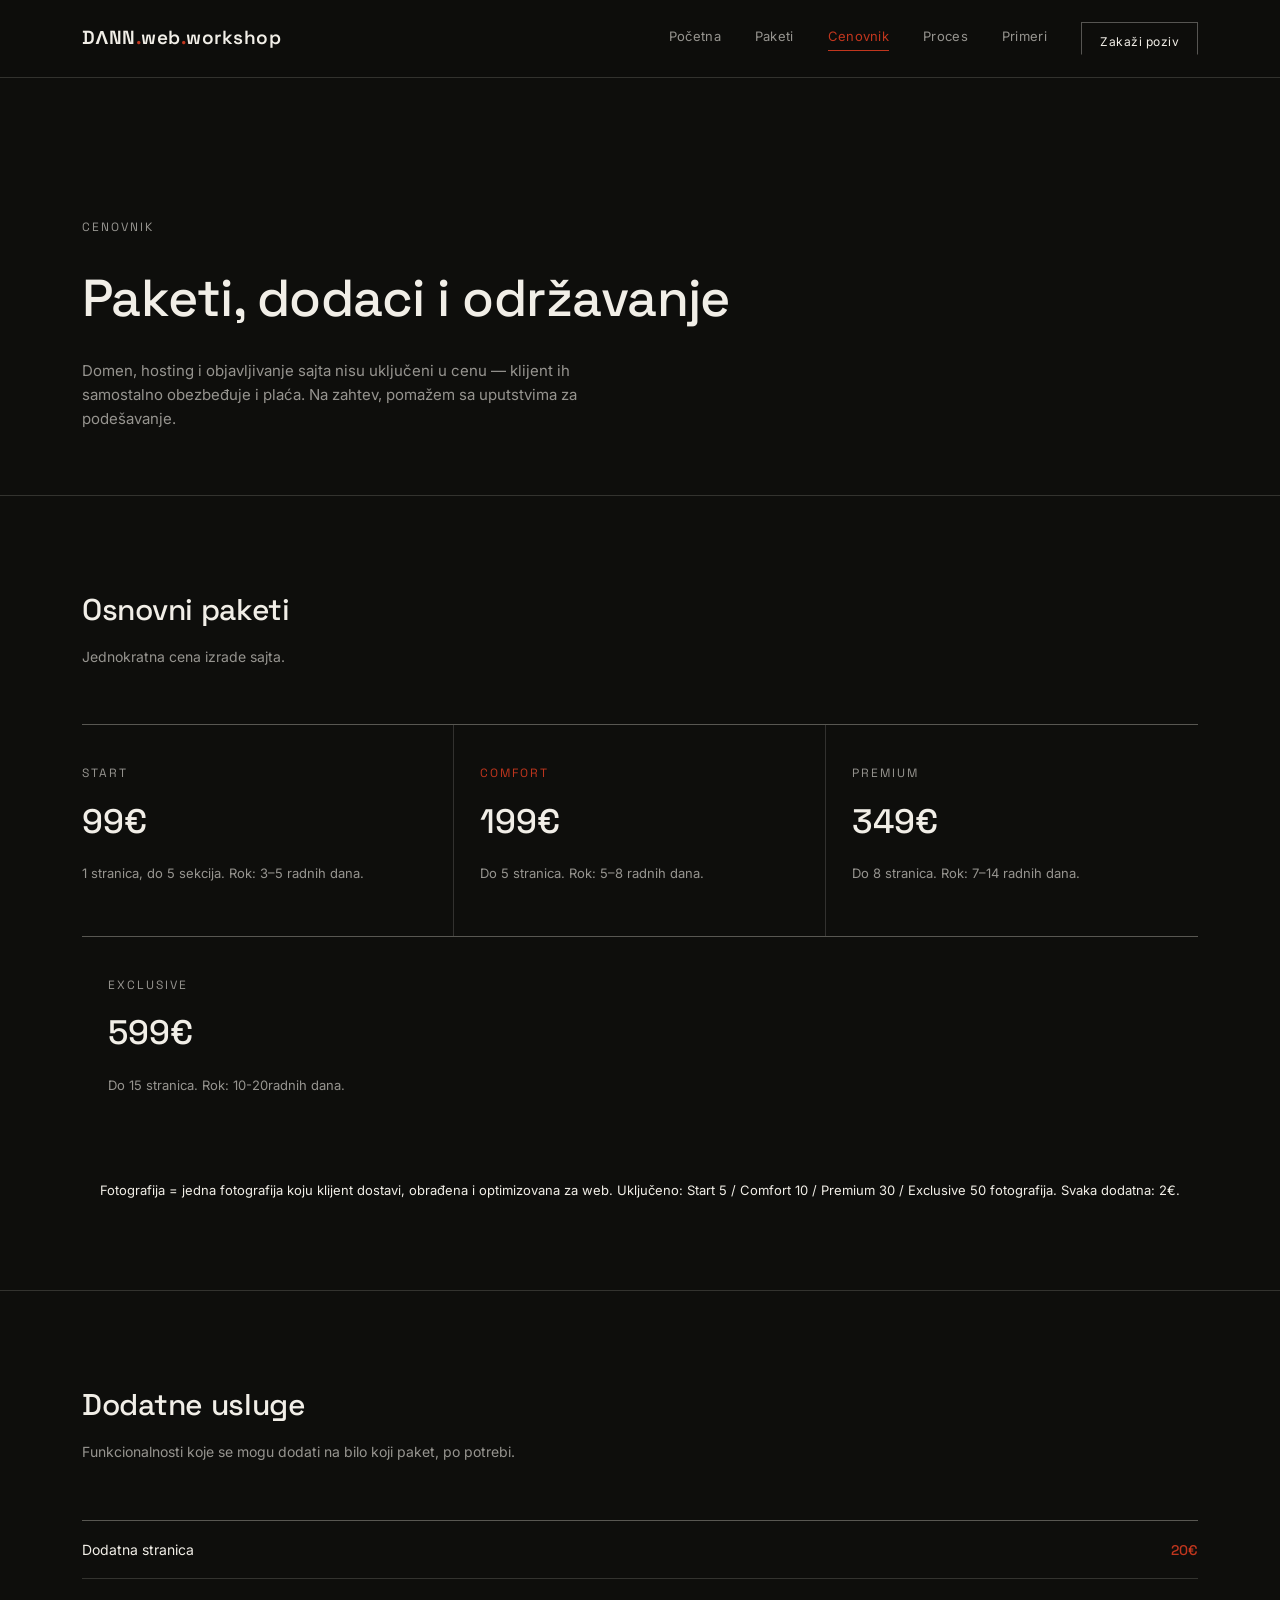
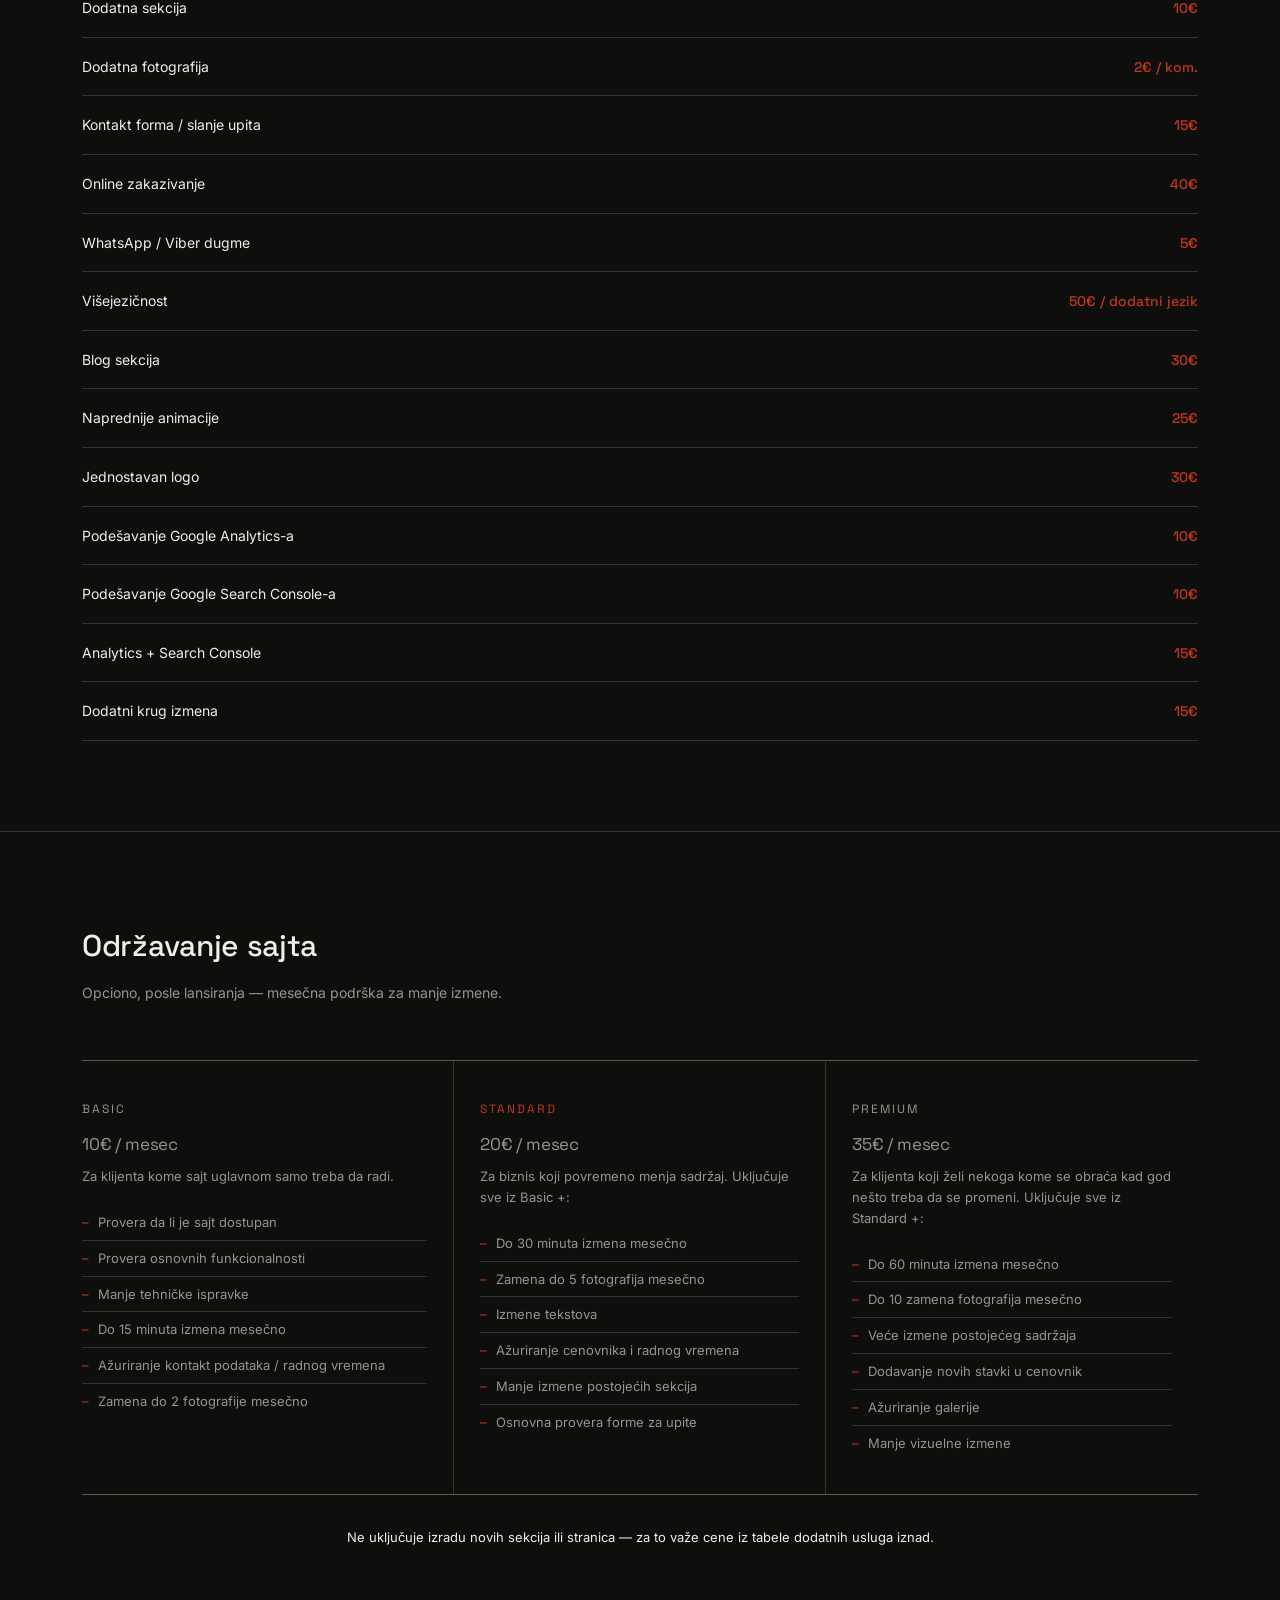
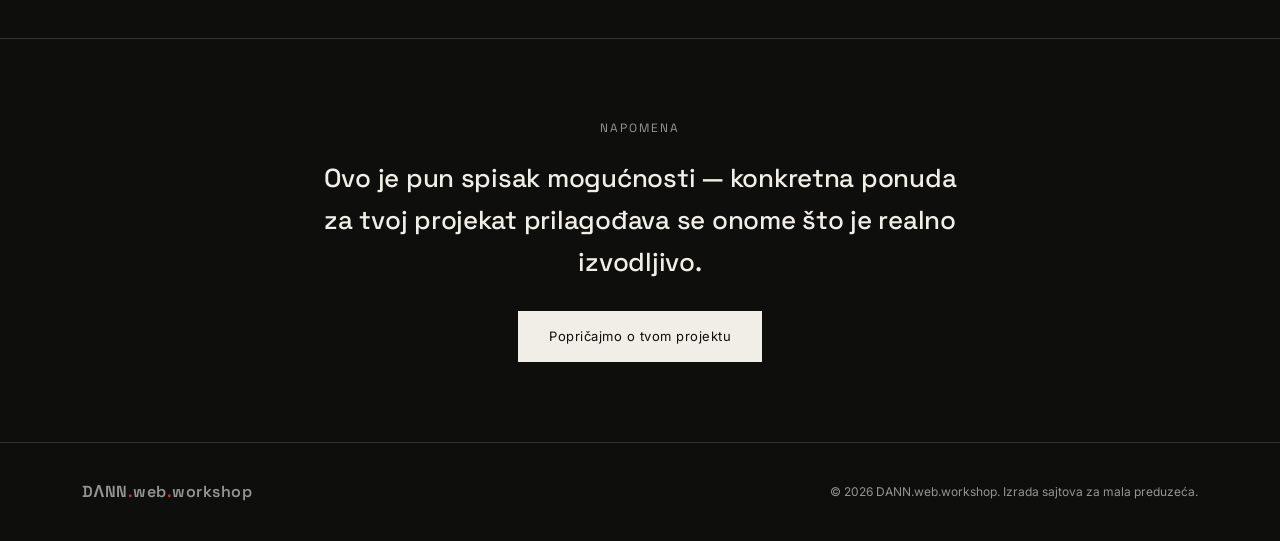
==== commit 0968e9e7: "Add files via upload" ====
--- a/cenovnik.html
+++ b/cenovnik.html
@@ -58,7 +58,7 @@
         <div class="price-amount">349€</div>
         <p class="price-desc">Do 8 stranica. Rok: 7–14 radnih dana.</p>
       </div>
-    </div>
+    
       </div>
       <div class="price-card">
         <span class="mono">Exclusive</span>
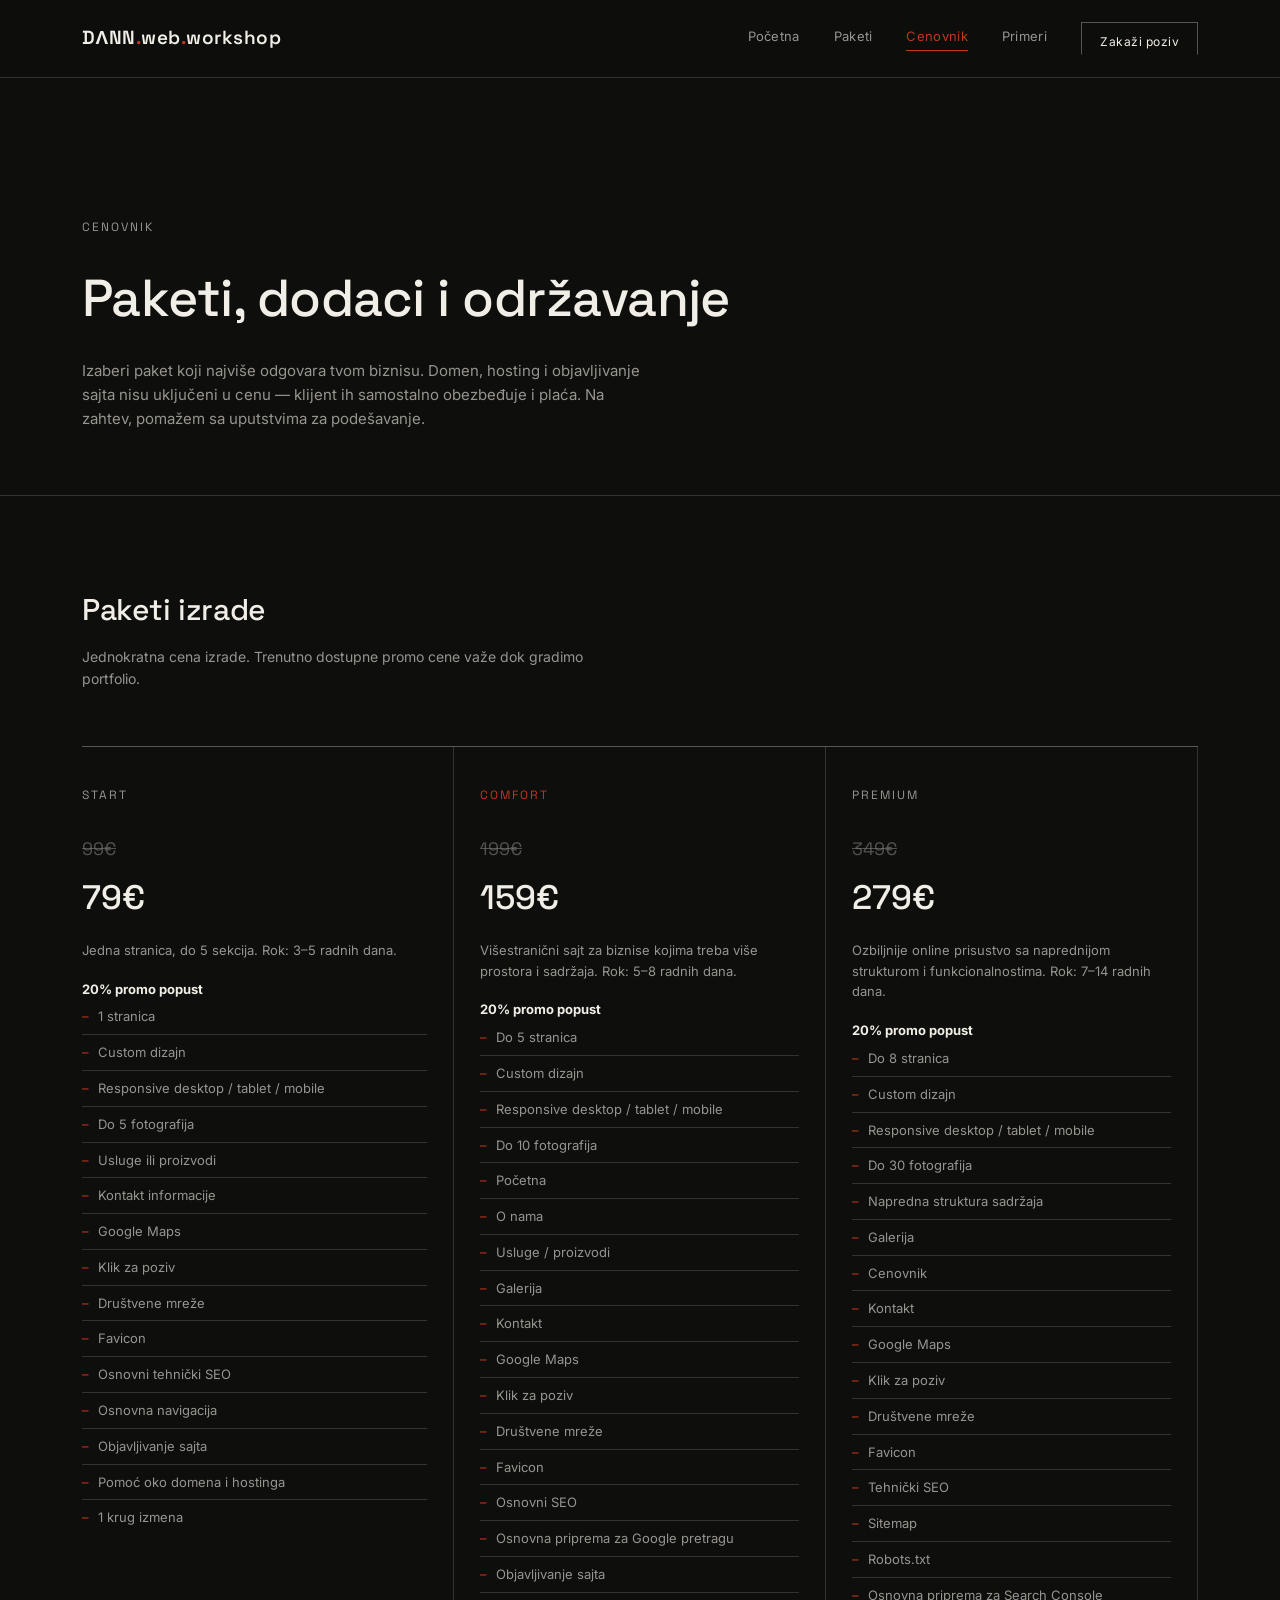
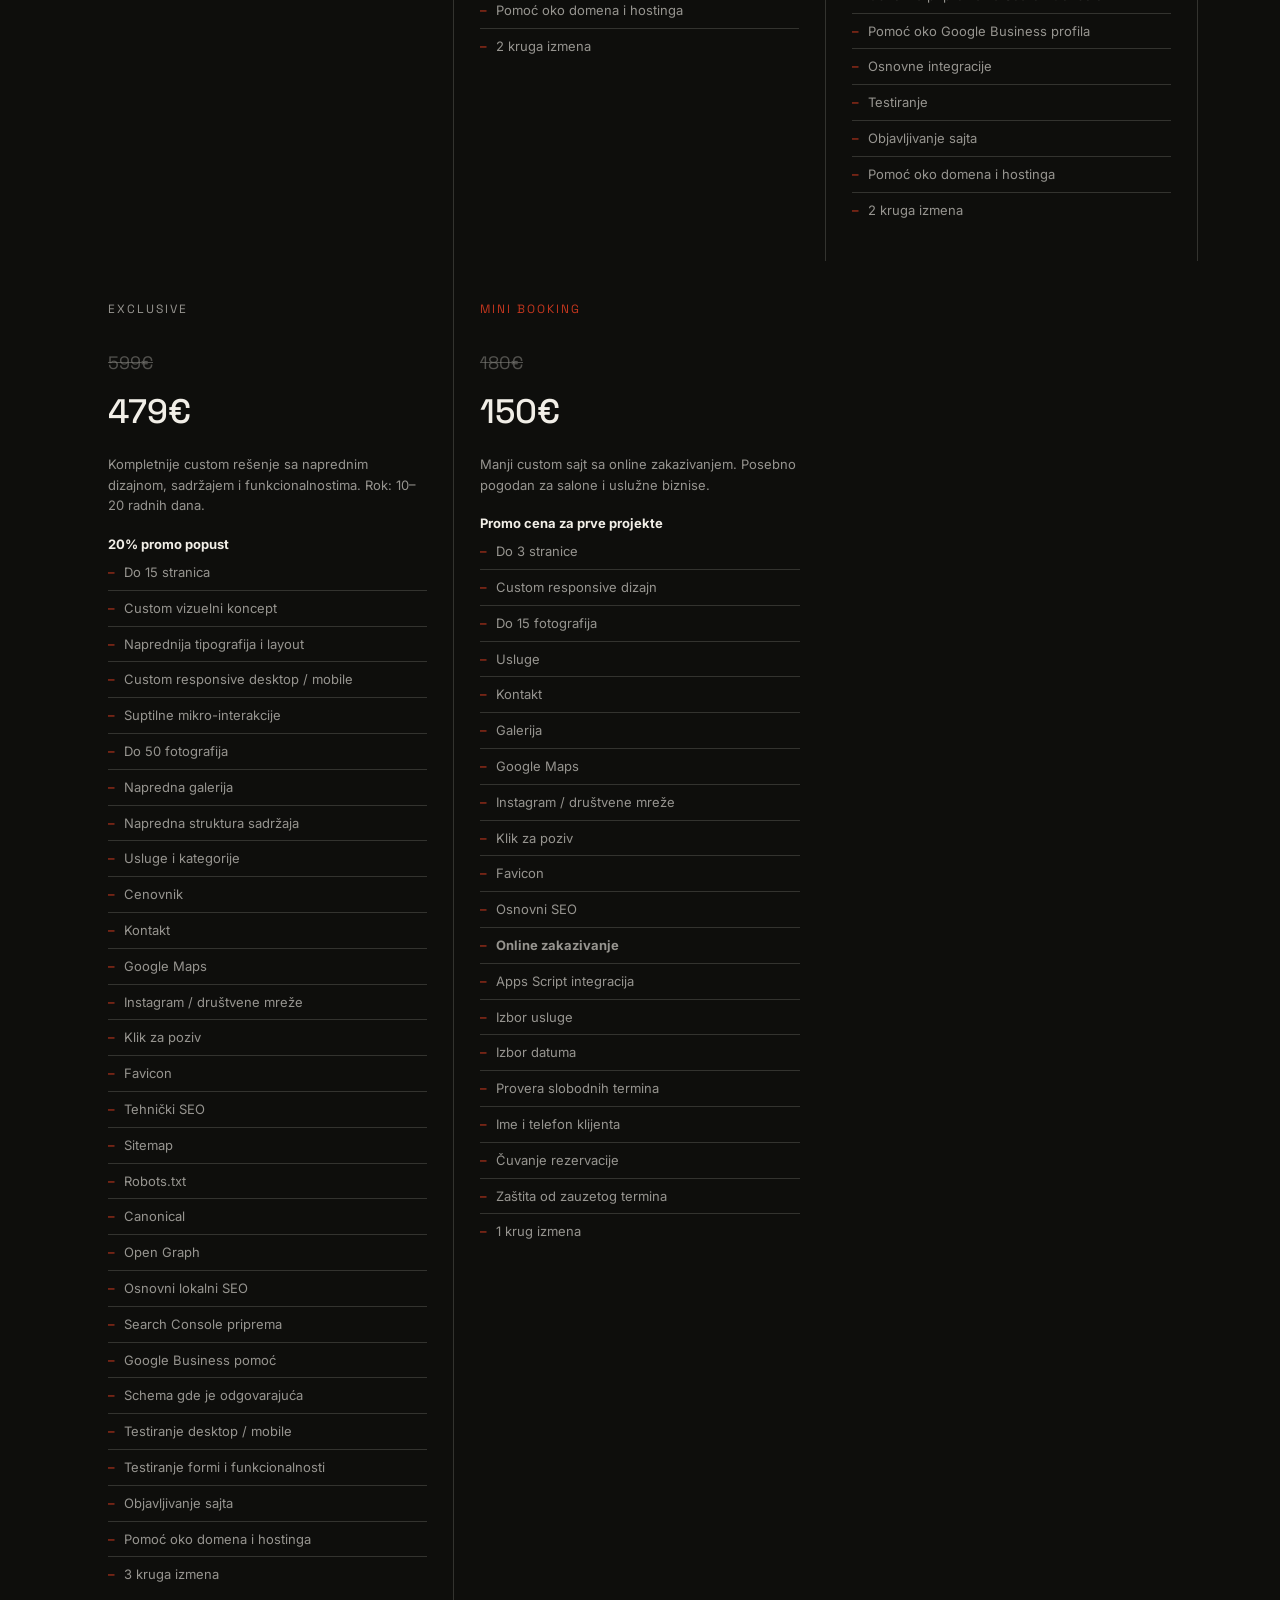
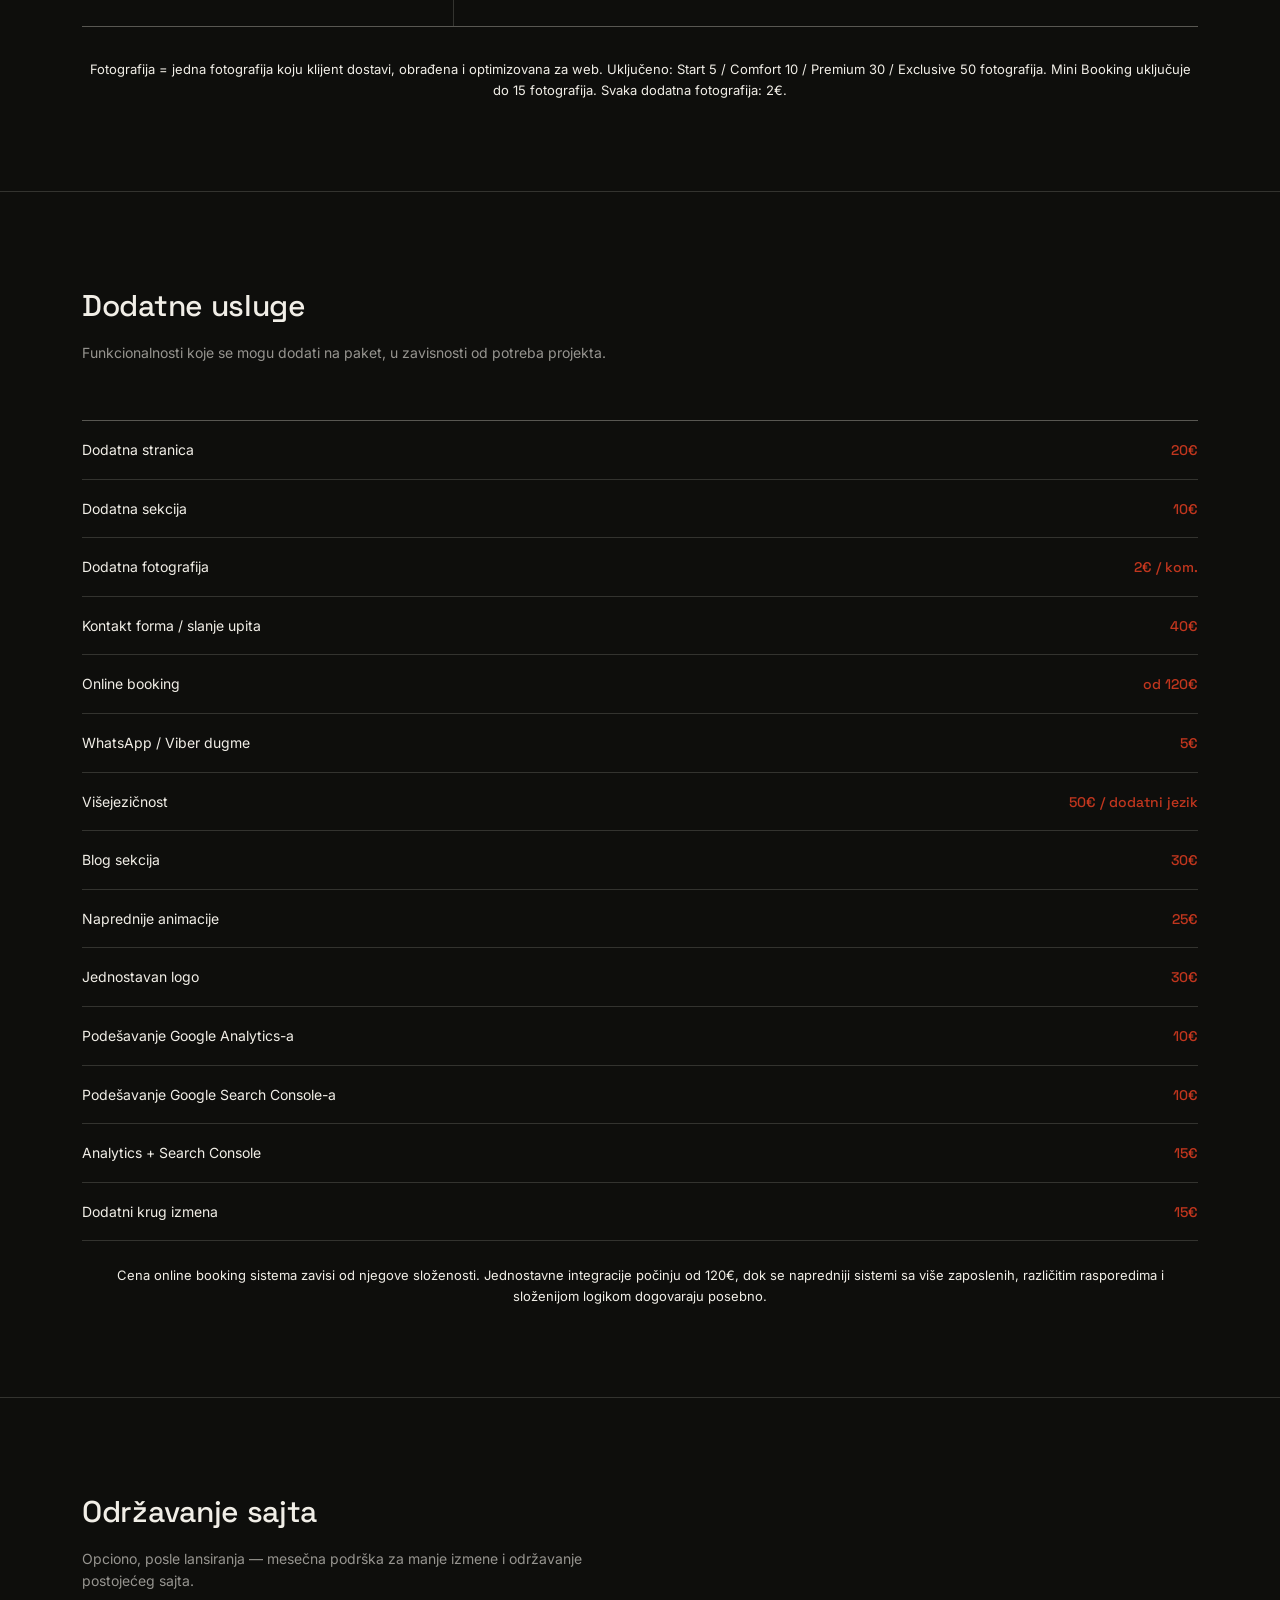
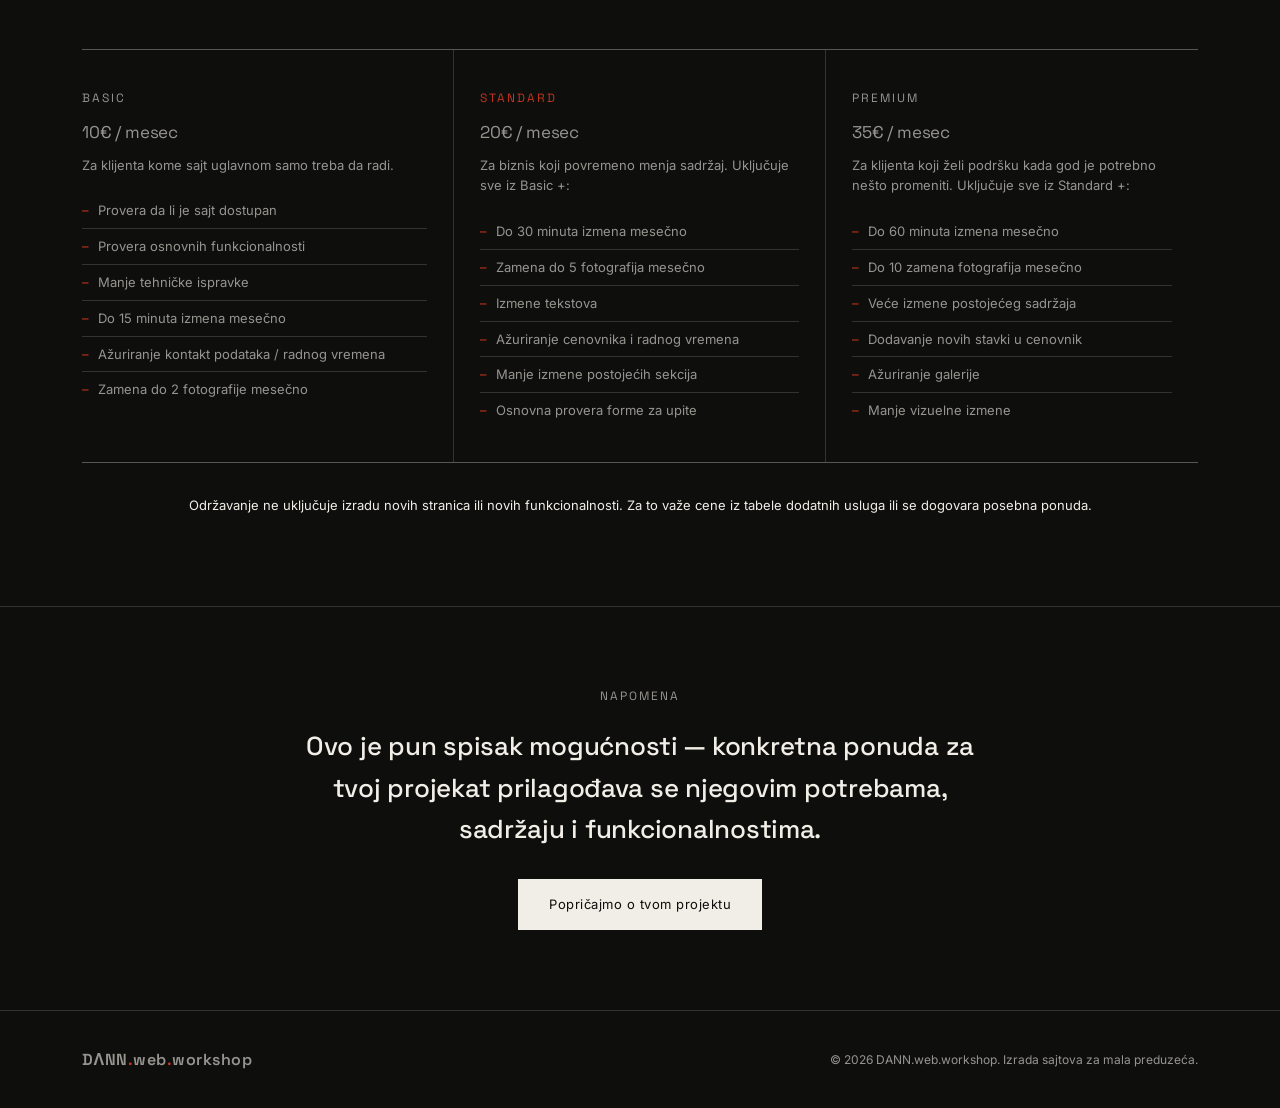
==== commit 195b310a: "Add files via upload" ====
--- a/cenovnik.html
+++ b/cenovnik.html
@@ -4,215 +4,658 @@
 <meta charset="UTF-8">
 <meta name="viewport" content="width=device-width, initial-scale=1.0">
 <meta name="color-scheme" content="light only">
-<meta name="description" content="Cenovnik izrade sajtova — paketi Start/Business/Premium, dodatne usluge i mesečno održavanje.">
+
+<meta name="description" content="Cenovnik izrade sajtova — Start, Comfort, Premium, Exclusive i Mini Booking paketi, dodatne usluge i mesečno održavanje.">
+
 <title>Cenovnik — DANN.web.workshop</title>
+
 <link rel="preconnect" href="https://fonts.googleapis.com">
 <link href="https://fonts.googleapis.com/css2?family=Space+Grotesk:wght@400;500;600;700&family=Inter:wght@300;400;500;600&display=swap" rel="stylesheet">
+
 <link rel="icon" href="favicon.svg" type="image/svg+xml">
 <link rel="stylesheet" href="style.css">
 </head>
+
 <body>
+
 
 <nav>
   <div class="container">
-    <a href="index.html" class="brand" style="text-decoration:none;">DΛNN<span class="dot">.</span>web<span class="dot">.</span>workshop</a>
+
+    <a href="index.html" class="brand" style="text-decoration:none;">
+      DΛNN<span class="dot">.</span>web<span class="dot">.</span>workshop
+    </a>
+
     <div class="nav-links">
       <a href="index.html">Početna</a>
       <a href="paketi.html">Paketi</a>
       <a href="cenovnik.html" class="active">Cenovnik</a>
-      <a href="proces.html">Proces</a>
       <a href="primeri.html">Primeri</a>
       <a href="kontakt.html" class="btn-nav">Zakaži poziv</a>
     </div>
+
   </div>
 </nav>
 
+
 <section class="page-title">
+
   <div class="container">
+
     <span class="mono">Cenovnik</span>
+
     <h1>Paketi, dodaci i održavanje</h1>
-    <p>Domen, hosting i objavljivanje sajta nisu uključeni u cenu — klijent ih samostalno obezbeđuje i plaća. Na zahtev, pomažem sa uputstvima za podešavanje.</p>
+
+    <p>
+      Izaberi paket koji najviše odgovara tvom biznisu.
+      Domen, hosting i objavljivanje sajta nisu uključeni u cenu —
+      klijent ih samostalno obezbeđuje i plaća.
+      Na zahtev, pomažem sa uputstvima za podešavanje.
+    </p>
+
   </div>
+
 </section>
 
+
 <section class="services">
+
   <div class="container">
+
     <div class="section-head">
-      <h2>Osnovni paketi</h2>
-      <p>Jednokratna cena izrade sajta.</p>
-    </div>
+
+      <h2>Paketi izrade</h2>
+
+      <p>
+        Jednokratna cena izrade. Trenutno dostupne promo cene važe
+        dok gradimo portfolio.
+      </p>
+
+    </div>
+
 
     <div class="price-grid">
+
+
+      <!-- START -->
+
       <div class="price-card">
+
         <span class="mono">Start</span>
-        <div class="price-amount">99€</div>
-        <p class="price-desc">1 stranica, do 5 sekcija. Rok: 3–5 radnih dana.</p>
-      </div>
+
+        <div class="price-amount">
+          <span style="text-decoration:line-through; opacity:.5; font-size:18px;">99€</span>
+          <br>
+          79€
+        </div>
+
+        <p class="price-desc">
+          Jedna stranica, do 5 sekcija.
+          Rok: 3–5 radnih dana.
+        </p>
+
+        <p style="font-size:13px; margin-top:12px;">
+          <strong>20% promo popust</strong>
+        </p>
+
+        <ul class="price-features">
+
+          <li>1 stranica</li>
+          <li>Custom dizajn</li>
+          <li>Responsive desktop / tablet / mobile</li>
+          <li>Do 5 fotografija</li>
+          <li>Usluge ili proizvodi</li>
+          <li>Kontakt informacije</li>
+          <li>Google Maps</li>
+          <li>Klik za poziv</li>
+          <li>Društvene mreže</li>
+          <li>Favicon</li>
+          <li>Osnovni tehnički SEO</li>
+          <li>Osnovna navigacija</li>
+          <li>Objavljivanje sajta</li>
+          <li>Pomoć oko domena i hostinga</li>
+          <li>1 krug izmena</li>
+
+        </ul>
+
+      </div>
+
+
+      <!-- COMFORT -->
+
       <div class="price-card featured">
+
         <span class="mono">Comfort</span>
-        <div class="price-amount">199€</div>
-        <p class="price-desc">Do 5 stranica. Rok: 5–8 radnih dana.</p>
-      </div>
+
+        <div class="price-amount">
+          <span style="text-decoration:line-through; opacity:.5; font-size:18px;">199€</span>
+          <br>
+          159€
+        </div>
+
+        <p class="price-desc">
+          Višestranični sajt za biznise kojima treba
+          više prostora i sadržaja.
+          Rok: 5–8 radnih dana.
+        </p>
+
+        <p style="font-size:13px; margin-top:12px;">
+          <strong>20% promo popust</strong>
+        </p>
+
+        <ul class="price-features">
+
+          <li>Do 5 stranica</li>
+          <li>Custom dizajn</li>
+          <li>Responsive desktop / tablet / mobile</li>
+          <li>Do 10 fotografija</li>
+          <li>Početna</li>
+          <li>O nama</li>
+          <li>Usluge / proizvodi</li>
+          <li>Galerija</li>
+          <li>Kontakt</li>
+          <li>Google Maps</li>
+          <li>Klik za poziv</li>
+          <li>Društvene mreže</li>
+          <li>Favicon</li>
+          <li>Osnovni SEO</li>
+          <li>Osnovna priprema za Google pretragu</li>
+          <li>Objavljivanje sajta</li>
+          <li>Pomoć oko domena i hostinga</li>
+          <li>2 kruga izmena</li>
+
+        </ul>
+
+      </div>
+
+
+      <!-- PREMIUM -->
+
       <div class="price-card">
+
         <span class="mono">Premium</span>
-        <div class="price-amount">349€</div>
-        <p class="price-desc">Do 8 stranica. Rok: 7–14 radnih dana.</p>
-      </div>
-    
-      </div>
+
+        <div class="price-amount">
+          <span style="text-decoration:line-through; opacity:.5; font-size:18px;">349€</span>
+          <br>
+          279€
+        </div>
+
+        <p class="price-desc">
+          Ozbiljnije online prisustvo sa naprednijom
+          strukturom i funkcionalnostima.
+          Rok: 7–14 radnih dana.
+        </p>
+
+        <p style="font-size:13px; margin-top:12px;">
+          <strong>20% promo popust</strong>
+        </p>
+
+        <ul class="price-features">
+
+          <li>Do 8 stranica</li>
+          <li>Custom dizajn</li>
+          <li>Responsive desktop / tablet / mobile</li>
+          <li>Do 30 fotografija</li>
+          <li>Napredna struktura sadržaja</li>
+          <li>Galerija</li>
+          <li>Cenovnik</li>
+          <li>Kontakt</li>
+          <li>Google Maps</li>
+          <li>Klik za poziv</li>
+          <li>Društvene mreže</li>
+          <li>Favicon</li>
+          <li>Tehnički SEO</li>
+          <li>Sitemap</li>
+          <li>Robots.txt</li>
+          <li>Osnovna priprema za Search Console</li>
+          <li>Pomoć oko Google Business profila</li>
+          <li>Osnovne integracije</li>
+          <li>Testiranje</li>
+          <li>Objavljivanje sajta</li>
+          <li>Pomoć oko domena i hostinga</li>
+          <li>2 kruga izmena</li>
+
+        </ul>
+
+      </div>
+
+
+      <!-- EXCLUSIVE -->
+
       <div class="price-card">
+
         <span class="mono">Exclusive</span>
-        <div class="price-amount">599€</div>
-        <p class="price-desc">Do 15 stranica. Rok: 10-20radnih dana.</p>
-      </div>
-    </div>
+
+        <div class="price-amount">
+          <span style="text-decoration:line-through; opacity:.5; font-size:18px;">599€</span>
+          <br>
+          479€
+        </div>
+
+        <p class="price-desc">
+          Kompletnije custom rešenje sa naprednim dizajnom,
+          sadržajem i funkcionalnostima.
+          Rok: 10–20 radnih dana.
+        </p>
+
+        <p style="font-size:13px; margin-top:12px;">
+          <strong>20% promo popust</strong>
+        </p>
+
+        <ul class="price-features">
+
+          <li>Do 15 stranica</li>
+          <li>Custom vizuelni koncept</li>
+          <li>Naprednija tipografija i layout</li>
+          <li>Custom responsive desktop / mobile</li>
+          <li>Suptilne mikro-interakcije</li>
+          <li>Do 50 fotografija</li>
+          <li>Napredna galerija</li>
+          <li>Napredna struktura sadržaja</li>
+          <li>Usluge i kategorije</li>
+          <li>Cenovnik</li>
+          <li>Kontakt</li>
+          <li>Google Maps</li>
+          <li>Instagram / društvene mreže</li>
+          <li>Klik za poziv</li>
+          <li>Favicon</li>
+          <li>Tehnički SEO</li>
+          <li>Sitemap</li>
+          <li>Robots.txt</li>
+          <li>Canonical</li>
+          <li>Open Graph</li>
+          <li>Osnovni lokalni SEO</li>
+          <li>Search Console priprema</li>
+          <li>Google Business pomoć</li>
+          <li>Schema gde je odgovarajuća</li>
+          <li>Testiranje desktop / mobile</li>
+          <li>Testiranje formi i funkcionalnosti</li>
+          <li>Objavljivanje sajta</li>
+          <li>Pomoć oko domena i hostinga</li>
+          <li>3 kruga izmena</li>
+
+        </ul>
+
+      </div>
+
+
+      <!-- MINI BOOKING -->
+
+      <div class="price-card featured">
+
+        <span class="mono">Mini Booking</span>
+
+        <div class="price-amount">
+          <span style="text-decoration:line-through; opacity:.5; font-size:18px;">180€</span>
+          <br>
+          150€
+        </div>
+
+        <p class="price-desc">
+          Manji custom sajt sa online zakazivanjem.
+          Posebno pogodan za salone i uslužne biznise.
+        </p>
+
+        <p style="font-size:13px; margin-top:12px;">
+          <strong>Promo cena za prve projekte</strong>
+        </p>
+
+        <ul class="price-features">
+
+          <li>Do 3 stranice</li>
+          <li>Custom responsive dizajn</li>
+          <li>Do 15 fotografija</li>
+          <li>Usluge</li>
+          <li>Kontakt</li>
+          <li>Galerija</li>
+          <li>Google Maps</li>
+          <li>Instagram / društvene mreže</li>
+          <li>Klik za poziv</li>
+          <li>Favicon</li>
+          <li>Osnovni SEO</li>
+
+          <li><strong>Online zakazivanje</strong></li>
+          <li>Apps Script integracija</li>
+          <li>Izbor usluge</li>
+          <li>Izbor datuma</li>
+          <li>Provera slobodnih termina</li>
+          <li>Ime i telefon klijenta</li>
+          <li>Čuvanje rezervacije</li>
+          <li>Zaštita od zauzetog termina</li>
+
+          <li>1 krug izmena</li>
+
+        </ul>
+
+      </div>
+
+
+    </div>
+
+
     <p style="font-size:13px; color:var(--ink-soft); margin-top:32px; text-align:center;">
-      Fotografija = jedna fotografija koju klijent dostavi, obrađena i optimizovana za web.
-      Uključeno: Start 5 / Comfort 10 / Premium 30 / Exclusive 50 fotografija. Svaka dodatna: 2€.
+
+      Fotografija = jedna fotografija koju klijent dostavi,
+      obrađena i optimizovana za web.
+
+      Uključeno:
+      Start 5 / Comfort 10 / Premium 30 /
+      Exclusive 50 fotografija.
+
+      Mini Booking uključuje do 15 fotografija.
+
+      Svaka dodatna fotografija: 2€.
+
     </p>
+
   </div>
+
 </section>
 
+
 <section class="addon-section">
+
   <div class="container">
+
     <div class="section-head">
+
       <h2>Dodatne usluge</h2>
-      <p>Funkcionalnosti koje se mogu dodati na bilo koji paket, po potrebi.</p>
-    </div>
+
+      <p>
+        Funkcionalnosti koje se mogu dodati na paket,
+        u zavisnosti od potreba projekta.
+      </p>
+
+    </div>
+
 
     <div class="addon-table">
+
+
       <div class="addon-row">
         <div><span class="naziv">Dodatna stranica</span></div>
         <span class="cena">20€</span>
       </div>
+
+
       <div class="addon-row">
         <div><span class="naziv">Dodatna sekcija</span></div>
         <span class="cena">10€</span>
       </div>
+
+
       <div class="addon-row">
         <div><span class="naziv">Dodatna fotografija</span></div>
         <span class="cena">2€ / kom.</span>
       </div>
-      <div class="addon-row">
-        <div><span class="naziv">Kontakt forma / slanje upita</span></div>
+
+
+      <div class="addon-row">
+        <div>
+          <span class="naziv">Kontakt forma / slanje upita</span>
+        </div>
+        <span class="cena">40€</span>
+      </div>
+
+
+      <div class="addon-row">
+        <div>
+          <span class="naziv">Online booking</span>
+        </div>
+
+        <span class="cena">od 120€</span>
+      </div>
+
+
+      <div class="addon-row">
+        <div>
+          <span class="naziv">WhatsApp / Viber dugme</span>
+        </div>
+
+        <span class="cena">5€</span>
+      </div>
+
+
+      <div class="addon-row">
+        <div>
+          <span class="naziv">Višejezičnost</span>
+        </div>
+
+        <span class="cena">50€ / dodatni jezik</span>
+      </div>
+
+
+      <div class="addon-row">
+        <div>
+          <span class="naziv">Blog sekcija</span>
+        </div>
+
+        <span class="cena">30€</span>
+      </div>
+
+
+      <div class="addon-row">
+        <div>
+          <span class="naziv">Naprednije animacije</span>
+        </div>
+
+        <span class="cena">25€</span>
+      </div>
+
+
+      <div class="addon-row">
+        <div>
+          <span class="naziv">Jednostavan logo</span>
+        </div>
+
+        <span class="cena">30€</span>
+      </div>
+
+
+      <div class="addon-row">
+        <div>
+          <span class="naziv">Podešavanje Google Analytics-a</span>
+        </div>
+
+        <span class="cena">10€</span>
+      </div>
+
+
+      <div class="addon-row">
+        <div>
+          <span class="naziv">Podešavanje Google Search Console-a</span>
+        </div>
+
+        <span class="cena">10€</span>
+      </div>
+
+
+      <div class="addon-row">
+        <div>
+          <span class="naziv">Analytics + Search Console</span>
+        </div>
+
         <span class="cena">15€</span>
       </div>
-      <div class="addon-row">
-        <div><span class="naziv">Online zakazivanje</span></div>
-        <span class="cena">40€</span>
-      </div>
-      <div class="addon-row">
-        <div><span class="naziv">WhatsApp / Viber dugme</span></div>
-        <span class="cena">5€</span>
-      </div>
-      <div class="addon-row">
-        <div><span class="naziv">Višejezičnost</span></div>
-        <span class="cena">50€ / dodatni jezik</span>
-      </div>
-      <div class="addon-row">
-        <div><span class="naziv">Blog sekcija</span></div>
-        <span class="cena">30€</span>
-      </div>
-      <div class="addon-row">
-        <div><span class="naziv">Naprednije animacije</span></div>
-        <span class="cena">25€</span>
-      </div>
-      <div class="addon-row">
-        <div><span class="naziv">Jednostavan logo</span></div>
-        <span class="cena">30€</span>
-      </div>
-      <div class="addon-row">
-        <div><span class="naziv">Podešavanje Google Analytics-a</span></div>
-        <span class="cena">10€</span>
-      </div>
-      <div class="addon-row">
-        <div><span class="naziv">Podešavanje Google Search Console-a</span></div>
-        <span class="cena">10€</span>
-      </div>
-      <div class="addon-row">
-        <div><span class="naziv">Analytics + Search Console</span></div>
+
+
+      <div class="addon-row">
+        <div>
+          <span class="naziv">Dodatni krug izmena</span>
+        </div>
+
         <span class="cena">15€</span>
       </div>
-      <div class="addon-row">
-        <div><span class="naziv">Dodatni krug izmena</span></div>
-        <span class="cena">15€</span>
-      </div>
-    </div>
+
+
+    </div>
+
+
+    <p style="font-size:13px; color:var(--ink-soft); margin-top:24px; text-align:center;">
+      Cena online booking sistema zavisi od njegove složenosti.
+      Jednostavne integracije počinju od 120€, dok se napredniji sistemi
+      sa više zaposlenih, različitim rasporedima i složenijom logikom
+      dogovaraju posebno.
+    </p>
+
   </div>
+
 </section>
 
+
 <section class="services">
+
   <div class="container">
+
     <div class="section-head">
+
       <h2>Održavanje sajta</h2>
-      <p>Opciono, posle lansiranja — mesečna podrška za manje izmene.</p>
-    </div>
+
+      <p>
+        Opciono, posle lansiranja — mesečna podrška za manje izmene
+        i održavanje postojećeg sajta.
+      </p>
+
+    </div>
+
 
     <div class="price-grid">
+
+
       <div class="price-card">
+
         <span class="mono">Basic</span>
+
         <h3>10€ / mesec</h3>
-        <p class="price-desc">Za klijenta kome sajt uglavnom samo treba da radi.</p>
-        <ul class="price-features">
+
+        <p class="price-desc">
+          Za klijenta kome sajt uglavnom samo treba da radi.
+        </p>
+
+        <ul class="price-features">
+
           <li>Provera da li je sajt dostupan</li>
           <li>Provera osnovnih funkcionalnosti</li>
           <li>Manje tehničke ispravke</li>
           <li>Do 15 minuta izmena mesečno</li>
           <li>Ažuriranje kontakt podataka / radnog vremena</li>
           <li>Zamena do 2 fotografije mesečno</li>
-        </ul>
-      </div>
+
+        </ul>
+
+      </div>
+
 
       <div class="price-card featured">
+
         <span class="mono">Standard</span>
+
         <h3>20€ / mesec</h3>
-        <p class="price-desc">Za biznis koji povremeno menja sadržaj. Uključuje sve iz Basic +:</p>
-        <ul class="price-features">
+
+        <p class="price-desc">
+          Za biznis koji povremeno menja sadržaj.
+          Uključuje sve iz Basic +:
+        </p>
+
+        <ul class="price-features">
+
           <li>Do 30 minuta izmena mesečno</li>
           <li>Zamena do 5 fotografija mesečno</li>
           <li>Izmene tekstova</li>
           <li>Ažuriranje cenovnika i radnog vremena</li>
           <li>Manje izmene postojećih sekcija</li>
           <li>Osnovna provera forme za upite</li>
-        </ul>
-      </div>
+
+        </ul>
+
+      </div>
+
 
       <div class="price-card">
+
         <span class="mono">Premium</span>
+
         <h3>35€ / mesec</h3>
-        <p class="price-desc">Za klijenta koji želi nekoga kome se obraća kad god nešto treba da se promeni. Uključuje sve iz Standard +:</p>
-        <ul class="price-features">
+
+        <p class="price-desc">
+          Za klijenta koji želi podršku kada god je potrebno
+          nešto promeniti. Uključuje sve iz Standard +:
+        </p>
+
+        <ul class="price-features">
+
           <li>Do 60 minuta izmena mesečno</li>
           <li>Do 10 zamena fotografija mesečno</li>
           <li>Veće izmene postojećeg sadržaja</li>
           <li>Dodavanje novih stavki u cenovnik</li>
           <li>Ažuriranje galerije</li>
           <li>Manje vizuelne izmene</li>
-        </ul>
-      </div>
-    </div>
+
+        </ul>
+
+      </div>
+
+
+    </div>
+
 
     <p style="font-size:13px; color:var(--ink-soft); margin-top:32px; text-align:center;">
-      Ne uključuje izradu novih sekcija ili stranica — za to važe cene iz tabele dodatnih usluga iznad.
+
+      Održavanje ne uključuje izradu novih stranica ili novih
+      funkcionalnosti. Za to važe cene iz tabele dodatnih usluga
+      ili se dogovara posebna ponuda.
+
     </p>
+
   </div>
+
 </section>
 
-<section class="contact" style="padding: 80px 0; text-align:center;">
+
+<section class="contact" style="padding:80px 0; text-align:center;">
+
   <div class="container">
-    <p class="mono" style="margin-bottom:20px;">Napomena</p>
-    <h2 style="font-size:26px; max-width:640px; margin:0 auto 28px;">Ovo je pun spisak mogućnosti — konkretna ponuda za tvoj projekat prilagođava se onome što je realno izvodljivo.</h2>
-    <a href="kontakt.html" class="btn-primary">Popričajmo o tvom projektu</a>
+
+    <p class="mono" style="margin-bottom:20px;">
+      Napomena
+    </p>
+
+    <h2 style="font-size:26px; max-width:700px; margin:0 auto 28px;">
+
+      Ovo je pun spisak mogućnosti — konkretna ponuda
+      za tvoj projekat prilagođava se njegovim potrebama,
+      sadržaju i funkcionalnostima.
+
+    </h2>
+
+    <a href="kontakt.html" class="btn-primary">
+      Popričajmo o tvom projektu
+    </a>
+
   </div>
+
 </section>
 
+
 <footer>
+
   <div class="container" style="display:flex; justify-content:space-between; align-items:center; flex-wrap:wrap; gap:12px;">
-    <div class="brand" style="font-size:16px;">DΛNN<span class="dot">.</span>web<span class="dot">.</span>workshop</div>
-    <div>© 2026 DANN.web.workshop. Izrada sajtova za mala preduzeća.</div>
+
+    <div class="brand" style="font-size:16px;">
+      DΛNN<span class="dot">.</span>web<span class="dot">.</span>workshop
+    </div>
+
+    <div>
+      © 2026 DANN.web.workshop. Izrada sajtova za mala preduzeća.
+    </div>
+
   </div>
+
 </footer>
 
+
 <script src="script.js"></script>
+
 </body>
-</html>
+</html>
